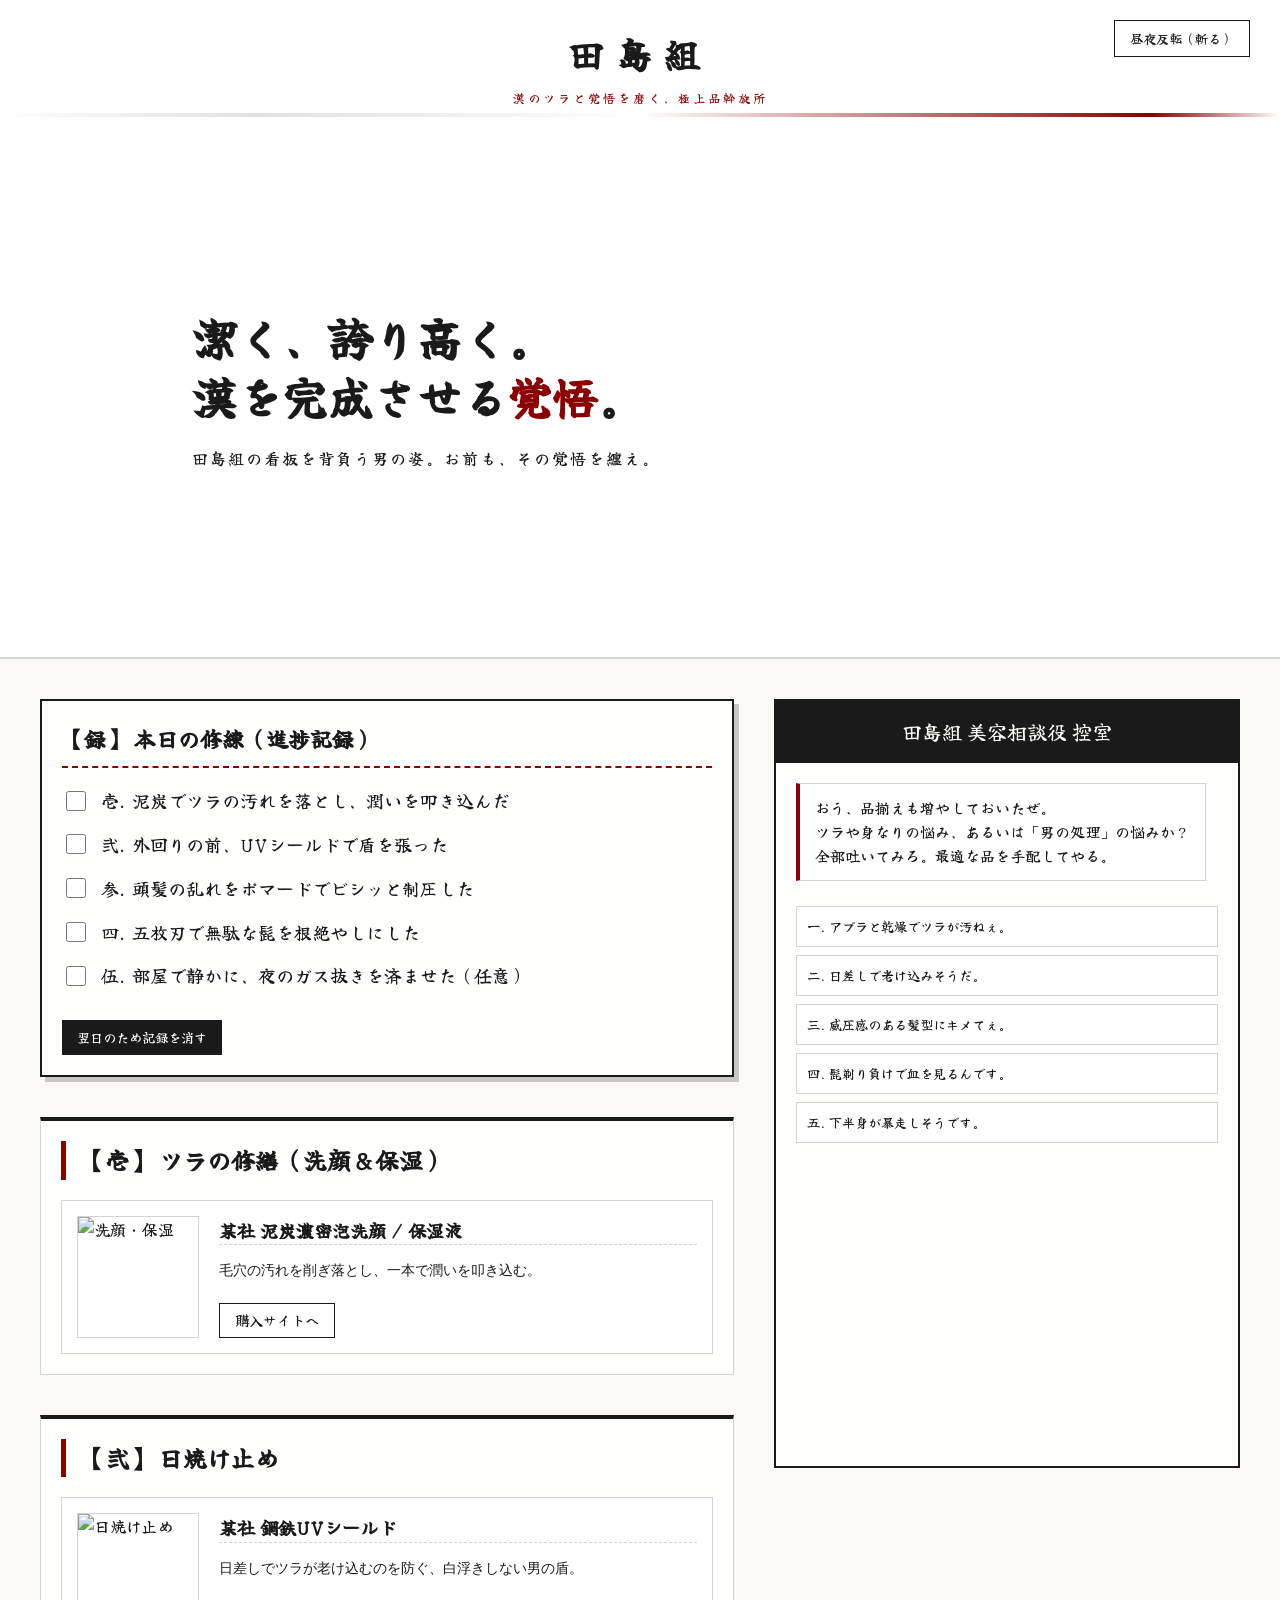
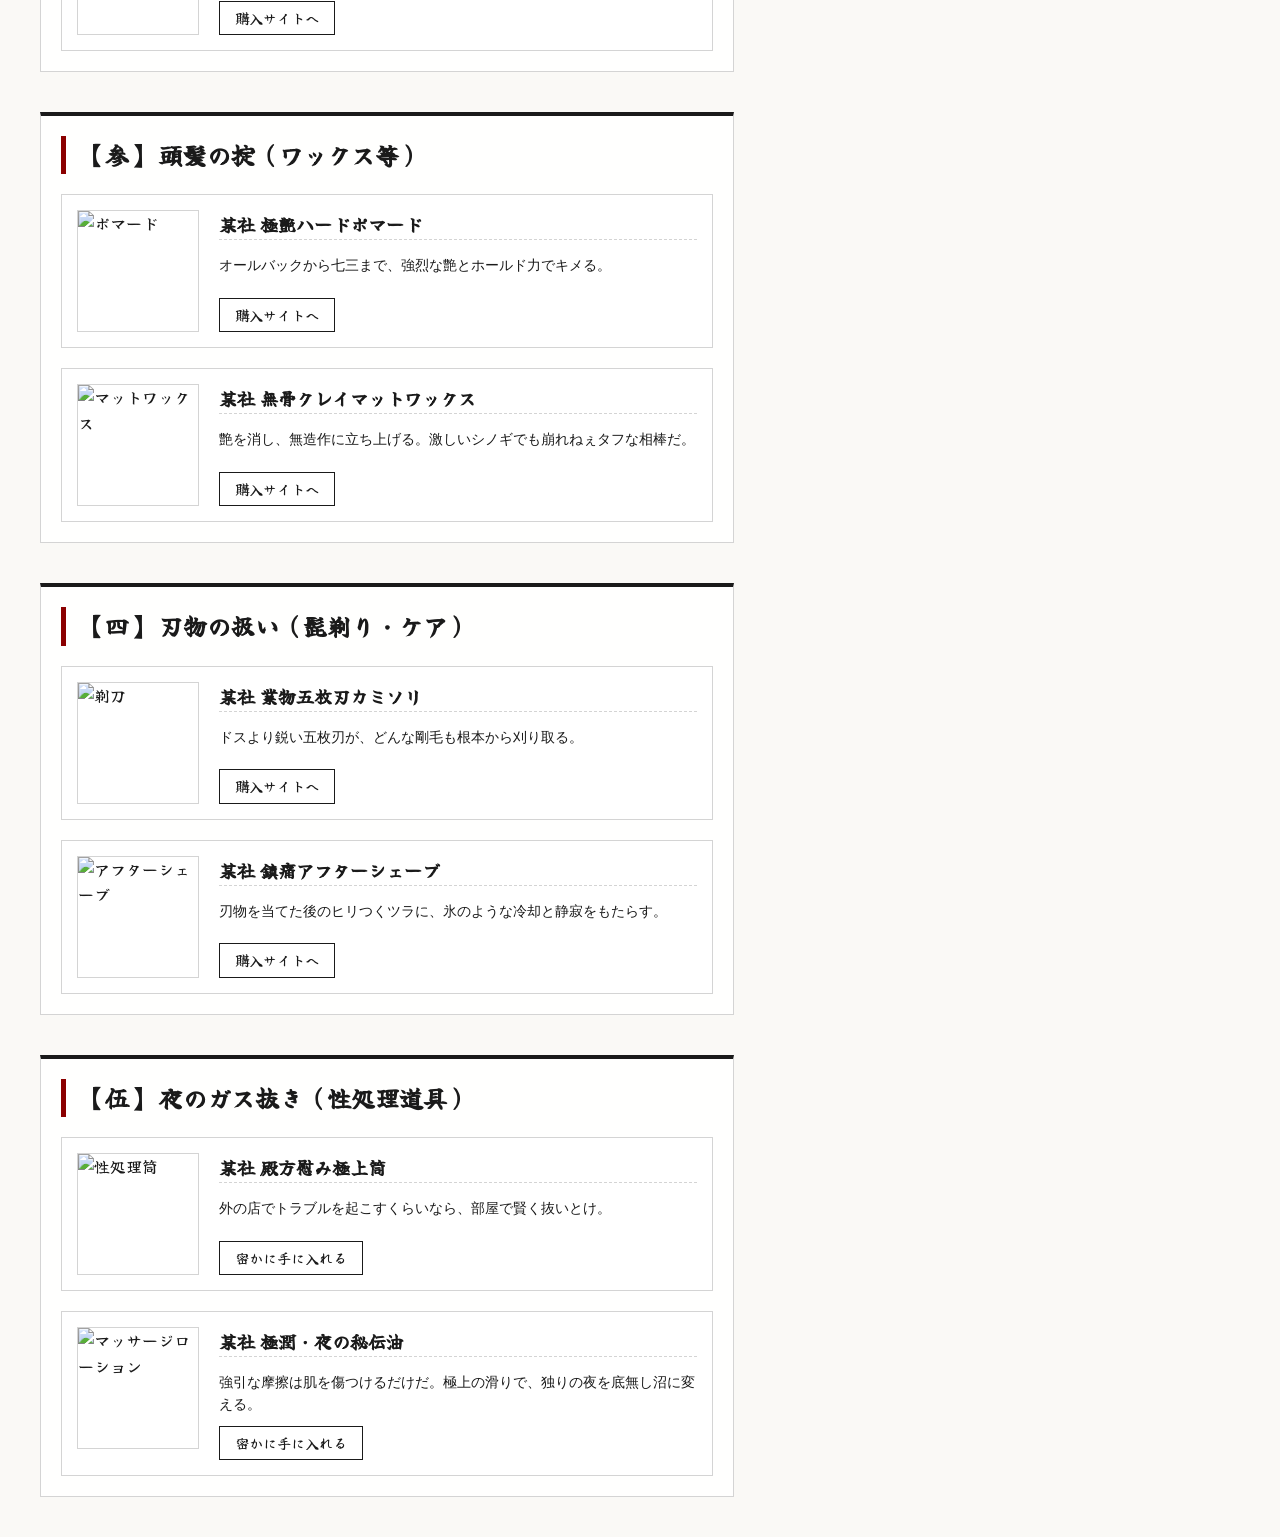
==== moucup/index.html @ 462415eb "仮デザイン" ====
<!DOCTYPE html>
<html lang="ja" data-theme="light">
<head>
    <meta charset="UTF-8">
    <title>田島組 | 漢の極上品 斡旋所</title>
    <link href="https://fonts.googleapis.com/css2?family=Yuji+Syuku&display=swap" rel="stylesheet">
    
    <style>
        /* === テーマ変数（ライト/ダーク） === */
        :root {
            --bg-color: #faf9f6;       
            --text-color: #1a1a1a;     
            --accent-red: #8b0000;     
            --accent-sakura: #f3e1e4;  
            --accent-take: #2e4b3c;    
            --blade-silver: #e0e0e0;   
            --border-color: #d4d4d4;    
            --panel-bg: rgba(255, 255, 255, 0.9);
            --header-bg: #fff;
            --chat-bot-bg: #fff;
            --chat-user-bg: #1a1a1a;
            --chat-user-text: #fff;
        }

        [data-theme="dark"] {
            --bg-color: #121212;
            --text-color: #f0f0f0;
            --accent-red: #cc0000;
            --accent-sakura: #ffb7c5;
            --accent-take: #4a7c59;
            --blade-silver: #888;
            --border-color: #444;
            --panel-bg: rgba(30, 30, 30, 0.9);
            --header-bg: #1a1a1a;
            --chat-bot-bg: #2a2a2a;
            --chat-user-bg: #cc0000;
            --chat-user-text: #fff;
        }

        body {
            background-color: var(--bg-color);
            color: var(--text-color);
            font-family: 'Yuji Syuku', "Hiragino Mincho ProN", serif;
            margin: 0; padding: 0; line-height: 1.6;
            background-attachment: fixed; background-position: center; background-size: cover;
            background-image: url('https://images.unsplash.com/photo-1534349762230-e0cadf78f5da?ixlib=rb-4.0.3&auto=format&fit=crop&w=1600&q=80'); 
            background-blend-mode: luminosity; 
            overflow-x: hidden;
            transition: background-color 0.5s, color 0.5s;
        }

        body::before {
            content: ""; position: fixed; top: 0; left: 0; width: 100%; height: 100%;
            background-color: var(--bg-color); opacity: 0.88; z-index: -2;
            transition: background-color 0.5s;
        }

        /* === 左右の竹・笹装飾 === */
        .bamboo-decor {
            position: fixed; top: 0; height: 100vh; width: 15vw;
            pointer-events: none; z-index: 5;
            background-size: contain; background-repeat: repeat-y; opacity: 0.7;
        }
        .bamboo-left { left: 0; background-image: url('https://images.unsplash.com/photo-1596700548981-d1c01eec9562?ixlib=rb-4.0.3&auto=format&fit=crop&w=300&q=80'); background-position: left; mix-blend-mode: multiply; }
        .bamboo-right { right: 0; background-image: url('https://images.unsplash.com/photo-1596700548981-d1c01eec9562?ixlib=rb-4.0.3&auto=format&fit=crop&w=300&q=80'); background-position: right; transform: scaleX(-1); mix-blend-mode: multiply; }
        [data-theme="dark"] .bamboo-left, [data-theme="dark"] .bamboo-right { mix-blend-mode: color-dodge; opacity: 0.3; }

        /* === 桜アニメーション（風で横に吹き荒れる） === */
        .sakura-container { position: fixed; top: 0; left: 0; width: 100%; height: 100%; pointer-events: none; z-index: -1; }
        .petal { position: absolute; background-color: var(--accent-sakura); border-radius: 15px 0 15px 0; box-shadow: 0 0 5px rgba(243, 225, 228, 0.8); animation: windFall linear infinite; }
        @keyframes windFall {
            0% { transform: translateY(-10vh) translateX(-10vw) rotate(0deg); opacity: 0; }
            10% { opacity: 0.8; }
            90% { opacity: 0.8; }
            100% { transform: translateY(110vh) translateX(50vw) rotate(720deg); opacity: 0; }
        }

        /* === 刀の斬撃エフェクト === */
        .slash-effect {
            position: fixed; top: 50%; left: -150%; width: 300%; height: 4px;
            background: #fff; box-shadow: 0 0 20px #fff, 0 0 40px var(--accent-red);
            transform: rotate(-25deg); z-index: 9999; pointer-events: none; opacity: 0;
        }
        .slash-active { animation: slashAnim 0.6s cubic-bezier(0.86, 0, 0.07, 1); }
        @keyframes slashAnim {
            0% { left: -150%; opacity: 1; }
            50% { opacity: 1; }
            100% { left: 100%; opacity: 0; }
        }

        /* ヘッダー */
        header { text-align: center; padding: 25px 0 10px; background-color: var(--header-bg); position: relative; z-index: 10; transition: 0.5s; }
        .dosu-divider { width: 100%; height: 4px; background: linear-gradient(to right, transparent, var(--blade-silver) 20%, #ffffff 50%, var(--accent-red) 90%, transparent); position: absolute; bottom: 0; left: 0; }
        .brand-logo { font-size: 36px; letter-spacing: 12px; font-weight: bold; }
        .brand-sub { font-size: 12px; letter-spacing: 3px; color: var(--accent-red); margin-top: 5px; }
        
        /* ダークモード切替ボタン */
        .theme-toggle {
            position: absolute; top: 20px; right: 30px; background: transparent; border: 1px solid var(--text-color);
            color: var(--text-color); padding: 8px 15px; cursor: pointer; font-family: 'Yuji Syuku', serif; transition: 0.3s;
        }
        .theme-toggle:hover { background: var(--text-color); color: var(--bg-color); }

        /* ヒーローセクション */
        .hero {
            height: 60vh; background-color: var(--header-bg); display: flex; align-items: center; justify-content: center;
            overflow: hidden; position: relative; border-bottom: 2px solid var(--border-color); transition: 0.5s;
        }
        .hero-content { flex: 1.2; padding-left: 15%; text-align: left; position: relative; z-index: 2; }
        .hero-title { font-size: 45px; line-height: 1.3; margin-bottom: 20px; }
        .hero-title span { color: var(--accent-red); }
        .hero-desc { font-size: 16px; margin-bottom: 30px; letter-spacing: 2px; }
        .hero-image { flex: 1; height: 100%; position: relative; }
        .hero-image img { height: 110%; object-fit: cover; position: absolute; bottom: -5%; right: 15%; filter: grayscale(30%); }

        /* メインコンテナ */
        .main-container { max-width: 1300px; margin: 40px auto; display: flex; gap: 40px; padding: 0 40px; position: relative; z-index: 10; }
        .left-content { flex: 1.5; display: flex; flex-direction: column; gap: 40px; }
        
        /* === 管理システム（日々の修練録） === */
        .management-board { background-color: var(--panel-bg); border: 2px solid var(--text-color); padding: 20px; box-shadow: 5px 5px 0 rgba(0,0,0,0.2); }
        .board-title { font-size: 22px; border-bottom: 2px dashed var(--accent-red); margin-top: 0; padding-bottom: 10px; }
        .task-list { list-style: none; padding: 0; margin: 0; }
        .task-item { display: flex; align-items: center; margin-bottom: 15px; font-size: 18px; }
        .task-item input[type="checkbox"] { width: 20px; height: 20px; margin-right: 15px; cursor: pointer; accent-color: var(--accent-red); }
        .reset-record-btn { margin-top: 15px; padding: 8px 15px; background: var(--text-color); color: var(--bg-color); border: none; cursor: pointer; font-family: inherit; }

        /* カテゴリ・商品 */
        .category-section { background-color: var(--panel-bg); padding: 20px; border: 1px solid var(--border-color); border-top: 4px solid var(--text-color); }
        .category-title { font-size: 24px; margin-top: 0; margin-bottom: 20px; border-left: 5px solid var(--accent-red); padding-left: 15px; }
        .product-list { display: flex; flex-direction: column; gap: 20px; }
        .product-card { display: flex; background-color: var(--header-bg); border: 1px solid var(--border-color); padding: 15px; transition: 0.3s; }
        .product-card:hover { border-color: var(--accent-red); transform: translateX(5px); }
        .product-img-box { width: 120px; height: 120px; flex-shrink: 0; margin-right: 20px; border: 1px solid var(--border-color); }
        .product-img-box img { width: 100%; height: 100%; object-fit: cover; }
        .product-info { flex: 1; display: flex; flex-direction: column; justify-content: space-between; }
        .product-name { font-size: 18px; margin: 0 0 5px 0; border-bottom: 1px dashed var(--border-color); }
        .product-desc { font-size: 14px; margin-bottom: 10px; font-family: "Helvetica Neue", sans-serif; }
        .external-link-btn { display: inline-block; align-self: flex-start; padding: 5px 15px; background: transparent; color: var(--text-color); border: 1px solid var(--text-color); text-decoration: none; font-size: 14px; position: relative; overflow: hidden; z-index: 1; transition: 0.3s; }
        .external-link-btn::before { content: ''; position: absolute; top: 0; left: 0; width: 100%; height: 100%; background: var(--text-color); transform: scaleX(0); transform-origin: right; transition: 0.3s; z-index: -1; }
        .external-link-btn:hover { color: var(--bg-color); }
        .external-link-btn:hover::before { transform: scaleX(1); transform-origin: left; }

        /* チャットボット */
        .right-content { flex: 1; position: sticky; top: 20px; background-color: var(--panel-bg); border: 2px solid var(--text-color); display: flex; flex-direction: column; height: 85vh; }
        .chat-header { background-color: var(--text-color); color: var(--bg-color); padding: 15px; font-size: 20px; text-align: center; }
        .chat-body { flex: 1; padding: 20px; overflow-y: auto; display: flex; flex-direction: column; gap: 15px; }
        .chat-msg { max-width: 90%; padding: 12px 15px; font-size: 15px; animation: fadeIn 0.4s; }
        @keyframes fadeIn { from { opacity: 0; transform: translateY(10px); } to { opacity: 1; transform: translateY(0); } }
        .msg-bot { align-self: flex-start; background: var(--chat-bot-bg); border: 1px solid var(--border-color); border-left: 4px solid var(--accent-red); }
        .msg-user { align-self: flex-end; background: var(--chat-user-bg); color: var(--chat-user-text); }
        .chat-options { display: flex; flex-direction: column; gap: 8px; margin-top: 10px; }
        .btn-option { background: var(--chat-bot-bg); border: 1px solid var(--border-color); color: var(--text-color); padding: 10px; text-align: left; cursor: pointer; font-family: inherit; transition: 0.2s; }
        .btn-option:hover { border-left: 4px solid var(--accent-take); }
        .bot-product-card { margin-top: 10px; border: 1px solid var(--text-color); padding: 10px; text-align: center; background: var(--header-bg); }
        .bot-product-card img { width: 80px; height: 80px; object-fit: cover; margin-bottom: 5px;}
    </style>
</head>
<body>

    <div class="bamboo-decor bamboo-left"></div>
    <div class="bamboo-decor bamboo-right"></div>
    <div class="sakura-container" id="sakura-container"></div>
    <div class="slash-effect" id="slash"></div>

    <header>
        <button class="theme-toggle" onclick="toggleTheme()">昼夜反転（斬る）</button>
        <div class="brand-logo">田島組</div>
        <div class="brand-sub">漢のツラと覚悟を磨く、極上品斡旋所</div>
        <div class="dosu-divider"></div>
    </header>

    <section class="hero">
        <div class="hero-content">
            <h1 class="hero-title">潔く、誇り高く。<br>漢を完成させる<span>覚悟</span>。</h1>
            <p class="hero-desc">田島組の看板を背負う男の姿。お前も、その覚悟を纏え。</p>
        </div>
        <div class="hero-image">
            <img src="https://images.unsplash.com/photo-1512484776495-a09d22599065?auto=format&fit=crop&w=800&q=80" alt="田島組の男">
        </div>
    </section>

    <div class="main-container">
        <div class="left-content">
            
            <div class="management-board">
                <h2 class="board-title">【録】 本日の修練（進捗記録）</h2>
                <ul class="task-list">
                    <li class="task-item"><input type="checkbox" id="task1" onchange="saveTasks()"><label for="task1">壱. 泥炭でツラの汚れを落とし、潤いを叩き込んだ</label></li>
                    <li class="task-item"><input type="checkbox" id="task2" onchange="saveTasks()"><label for="task2">弐. 外回りの前、UVシールドで盾を張った</label></li>
                    <li class="task-item"><input type="checkbox" id="task3" onchange="saveTasks()"><label for="task3">参. 頭髪の乱れをポマードでビシッと制圧した</label></li>
                    <li class="task-item"><input type="checkbox" id="task4" onchange="saveTasks()"><label for="task4">四. 五枚刃で無駄な髭を根絶やしにした</label></li>
                    <li class="task-item"><input type="checkbox" id="task5" onchange="saveTasks()"><label for="task5">伍. 部屋で静かに、夜のガス抜きを済ませた（任意）</label></li>
                </ul>
                <button class="reset-record-btn" onclick="resetTasks()">翌日のため記録を消す</button>
            </div>

            <div class="category-section">
                <h2 class="category-title">【壱】 ツラの修繕（洗顔＆保湿）</h2>
                <div class="product-list">
                    <div class="product-card">
                        <div class="product-img-box"><img src="https://images.unsplash.com/photo-1556228578-0d85b1a4d571?auto=format&fit=crop&w=200&q=80" alt="洗顔・保湿"></div>
                        <div class="product-info">
                            <div><h3 class="product-name">某社 泥炭濃密泡洗顔 / 保湿液</h3>
                            <p class="product-desc">毛穴の汚れを削ぎ落とし、一本で潤いを叩き込む。</p></div>
                            <a href="#" class="external-link-btn">購入サイトへ</a>
                        </div>
                    </div>
                </div>
            </div>

            <div class="category-section">
                <h2 class="category-title">【弐】 日焼け止め</h2>
                <div class="product-list">
                    <div class="product-card">
                        <div class="product-img-box"><img src="https://images.unsplash.com/photo-1526947425960-945c6e72858f?auto=format&fit=crop&w=200&q=80" alt="日焼け止め"></div>
                        <div class="product-info">
                            <div><h3 class="product-name">某社 鋼鉄UVシールド</h3>
                            <p class="product-desc">日差しでツラが老け込むのを防ぐ、白浮きしない男の盾。</p></div>
                            <a href="#" class="external-link-btn">購入サイトへ</a>
                        </div>
                    </div>
                </div>
            </div>

            <div class="category-section">
                <h2 class="category-title">【参】 頭髪の掟（ワックス等）</h2>
                <div class="product-list">
                    <div class="product-card">
                        <div class="product-img-box"><img src="https://images.unsplash.com/photo-1585232004423-244e0e6904e3?auto=format&fit=crop&w=200&q=80" alt="ポマード"></div>
                        <div class="product-info">
                            <div><h3 class="product-name">某社 極艶ハードポマード</h3>
                            <p class="product-desc">オールバックから七三まで、強烈な艶とホールド力でキメる。</p></div>
                            <a href="#" class="external-link-btn">購入サイトへ</a>
                        </div>
                    </div>
                    <div class="product-card">
                        <div class="product-img-box"><img src="https://images.unsplash.com/photo-1620916297397-a4a5402a3c6c?auto=format&fit=crop&w=200&q=80" alt="マットワックス"></div>
                        <div class="product-info">
                            <div><h3 class="product-name">某社 無骨クレイマットワックス</h3>
                            <p class="product-desc">艶を消し、無造作に立ち上げる。激しいシノギでも崩れねぇタフな相棒だ。</p></div>
                            <a href="#" class="external-link-btn">購入サイトへ</a>
                        </div>
                    </div>
                </div>
            </div>

            <div class="category-section">
                <h2 class="category-title">【四】 刃物の扱い（髭剃り・ケア）</h2>
                <div class="product-list">
                    <div class="product-card">
                        <div class="product-img-box"><img src="https://images.unsplash.com/photo-1512803875880-b2861e604017?auto=format&fit=crop&w=200&q=80" alt="剃刀"></div>
                        <div class="product-info">
                            <div><h3 class="product-name">某社 業物五枚刃カミソリ</h3>
                            <p class="product-desc">ドスより鋭い五枚刃が、どんな剛毛も根本から刈り取る。</p></div>
                            <a href="#" class="external-link-btn">購入サイトへ</a>
                        </div>
                    </div>
                    <div class="product-card">
                        <div class="product-img-box"><img src="https://images.unsplash.com/photo-1621607512214-68297480165e?auto=format&fit=crop&w=200&q=80" alt="アフターシェーブ"></div>
                        <div class="product-info">
                            <div><h3 class="product-name">某社 鎮痛アフターシェーブ</h3>
                            <p class="product-desc">刃物を当てた後のヒリつくツラに、氷のような冷却と静寂をもたらす。</p></div>
                            <a href="#" class="external-link-btn">購入サイトへ</a>
                        </div>
                    </div>
                </div>
            </div>

            <div class="category-section">
                <h2 class="category-title">【伍】 夜のガス抜き（性処理道具）</h2>
                <div class="product-list">
                    <div class="product-card">
                        <div class="product-img-box"><img src="https://images.unsplash.com/photo-1583947581924-860bda6a5a0d?auto=format&fit=crop&w=200&q=80" alt="性処理筒"></div>
                        <div class="product-info">
                            <div><h3 class="product-name">某社 殿方慰み極上筒</h3>
                            <p class="product-desc">外の店でトラブルを起こすくらいなら、部屋で賢く抜いとけ。</p></div>
                            <a href="#" class="external-link-btn">密かに手に入れる</a>
                        </div>
                    </div>
                    <div class="product-card">
                        <div class="product-img-box"><img src="https://images.unsplash.com/photo-1608248543803-ba4f8c70ae0b?auto=format&fit=crop&w=200&q=80" alt="マッサージローション"></div>
                        <div class="product-info">
                            <div><h3 class="product-name">某社 極潤・夜の秘伝油</h3>
                            <p class="product-desc">強引な摩擦は肌を傷つけるだけだ。極上の滑りで、独りの夜を底無し沼に変える。</p></div>
                            <a href="#" class="external-link-btn">密かに手に入れる</a>
                        </div>
                    </div>
                </div>
            </div>

        </div>

        <div class="right-content">
            <div class="chat-header">田島組 美容相談役 控室</div>
            <div class="chat-body" id="chat-body">
                <div class="chat-msg msg-bot">
                    おう、品揃えも増やしておいたぜ。<br>ツラや身なりの悩み、あるいは「男の処理」の悩みか？<br>全部吐いてみろ。最適な品を手配してやる。
                </div>
                <div class="chat-options" id="chat-options">
                    <button class="btn-option" onclick="selectOption('skin')">一. アブラと乾燥でツラが汚ねぇ。</button>
                    <button class="btn-option" onclick="selectOption('sun')">二. 日差しで老け込みそうだ。</button>
                    <button class="btn-option" onclick="selectOption('hair')">三. 威圧感のある髪型にキメてぇ。</button>
                    <button class="btn-option" onclick="selectOption('shave')">四. 髭剃り負けで血を見るんです。</button>
                    <button class="btn-option" onclick="selectOption('adult')">五. 下半身が暴走しそうです。</button>
                </div>
            </div>
        </div>

    </div>

    <script>
        // --- ダークモード＆刀アクション ---
        function toggleTheme() {
            const slash = document.getElementById('slash');
            slash.classList.remove('slash-active');
            void slash.offsetWidth; 
            slash.classList.add('slash-active');

            setTimeout(() => {
                const body = document.documentElement;
                if(body.getAttribute('data-theme') === 'dark') {
                    body.setAttribute('data-theme', 'light');
                } else {
                    body.setAttribute('data-theme', 'dark');
                }
            }, 300); 
        }

        // --- 管理システム ---
        document.addEventListener('DOMContentLoaded', () => {
            for(let i=1; i<=5; i++) {
                const checked = localStorage.getItem(`task${i}`);
                if(checked === 'true') document.getElementById(`task${i}`).checked = true;
            }
        });
        function saveTasks() {
            for(let i=1; i<=5; i++) {
                localStorage.setItem(`task${i}`, document.getElementById(`task${i}`).checked);
            }
        }
        function resetTasks() {
            for(let i=1; i<=5; i++) {
                document.getElementById(`task${i}`).checked = false;
                localStorage.removeItem(`task${i}`);
            }
            alert("記録を白紙に戻した。明日も気合入れろ。");
        }

        // --- チャットシステム ---
        const chatBody = document.getElementById('chat-body');
        const chatOptions = document.getElementById('chat-options');

        const botData = {
            'skin': { user: "アブラと乾燥でツラが汚ねぇ。", bot: "『泥炭濃密泡洗顔』で汚れを落とし、保湿液を叩き込め。", img: "https://images.unsplash.com/photo-1556228578-0d85b1a4d571?auto=format&fit=crop&w=100&q=80", name: "泥炭洗顔＆保湿" },
            'sun': { user: "日差しで老け込みそうだ。", bot: "無防備すぎるぞ。『鋼鉄UVシールド』で盾を張れ。", img: "https://images.unsplash.com/photo-1526947425960-945c6e72858f?auto=format&fit=crop&w=100&q=80", name: "鋼鉄UVシールド" },
            'hair': { user: "威圧感のある髪型にキメてぇ。", bot: "『極艶ポマード』か、新しく入れた『マットワックス』を使え。狂犬みたいなオーラが出るぜ。", img: "https://images.unsplash.com/photo-1620916297397-a4a5402a3c6c?auto=format&fit=crop&w=100&q=80", name: "無骨クレイマットワックス" },
            'shave': { user: "髭剃り負けで血を見るんです。", bot: "『五枚刃』で剃った後、追加した『アフターシェーブ』で冷却しろ。ヒリつきが引くぞ。", img: "https://images.unsplash.com/photo-1621607512214-68297480165e?auto=format&fit=crop&w=100&q=80", name: "鎮痛アフターシェーブ" },
            'adult': { user: "下半身が暴走しそうです。", bot: "外でヘタ打つな。『殿方慰み極上筒』と『極潤・秘伝油』で、部屋で静かにケジメをつけろ。", img: "https://images.unsplash.com/photo-1608248543803-ba4f8c70ae0b?auto=format&fit=crop&w=100&q=80", name: "極潤・夜の秘伝油" }
        };

        function selectOption(key) {
            const data = botData[key];
            chatOptions.style.display = 'none';
            appendMessage('msg-user', data.user);
            setTimeout(() => {
                const botHtml = `${data.bot}<div class="bot-product-card"><img src="${data.img}"><div style="font-size: 14px; font-weight:bold;">${data.name}</div></div>`;
                appendMessage('msg-bot', botHtml);
                showResetButton();
            }, 800);
        }
        function appendMessage(cls, html) {
            const div = document.createElement('div');
            div.className = `chat-msg ${cls}`; div.innerHTML = html;
            chatBody.appendChild(div); chatBody.scrollTop = chatBody.scrollHeight;
        }
        function showResetButton() {
            const btn = document.createElement('button');
            btn.className = 'btn-option'; btn.style.textAlign = 'center'; btn.innerText = '他の悩みも相談する';
            btn.onclick = () => { btn.remove(); chatOptions.style.display = 'flex'; appendMessage('msg-bot', '他に吐きたいことはあるか？'); };
            chatBody.appendChild(btn); chatBody.scrollTop = chatBody.scrollHeight;
        }

        // --- 横殴りの桜アニメーション ---
        const sakuraContainer = document.getElementById('sakura-container');
        const createPetal = () => {
            const petal = document.createElement('div');
            petal.classList.add('petal');
            const size = Math.random() * 8 + 12; 
            const top = Math.random() * 100; 
            const left = Math.random() * -50; 
            const duration = Math.random() * 4 + 4; 
            petal.style.width = `${size}px`; petal.style.height = `${size}px`;
            petal.style.top = `${top}vh`; petal.style.left = `${left}vw`; 
            petal.style.animationDuration = `${duration}s`;
            sakuraContainer.appendChild(petal);
            setTimeout(() => { petal.remove(); }, duration * 1000);
        };
        for(let i=0; i<40; i++) { createPetal(); }
        setInterval(createPetal, 150);
    </script>
</body>
</html>
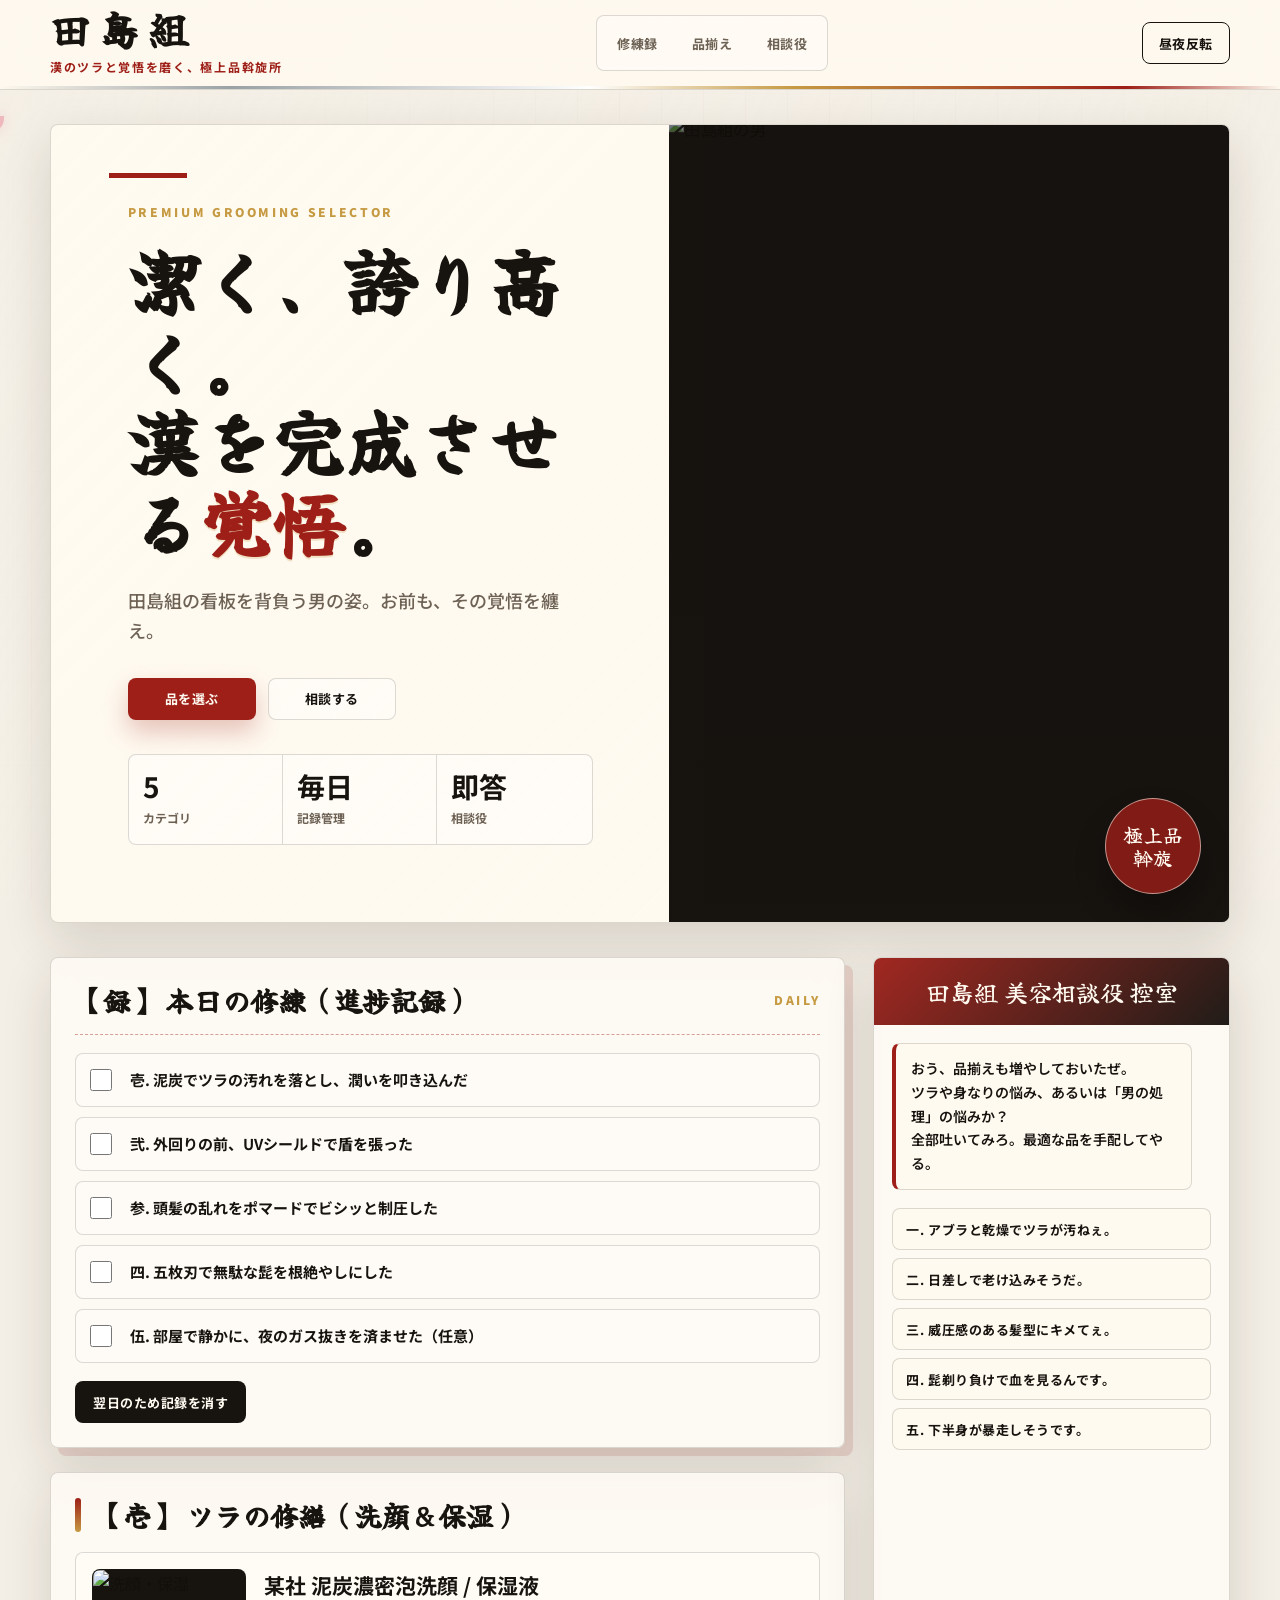
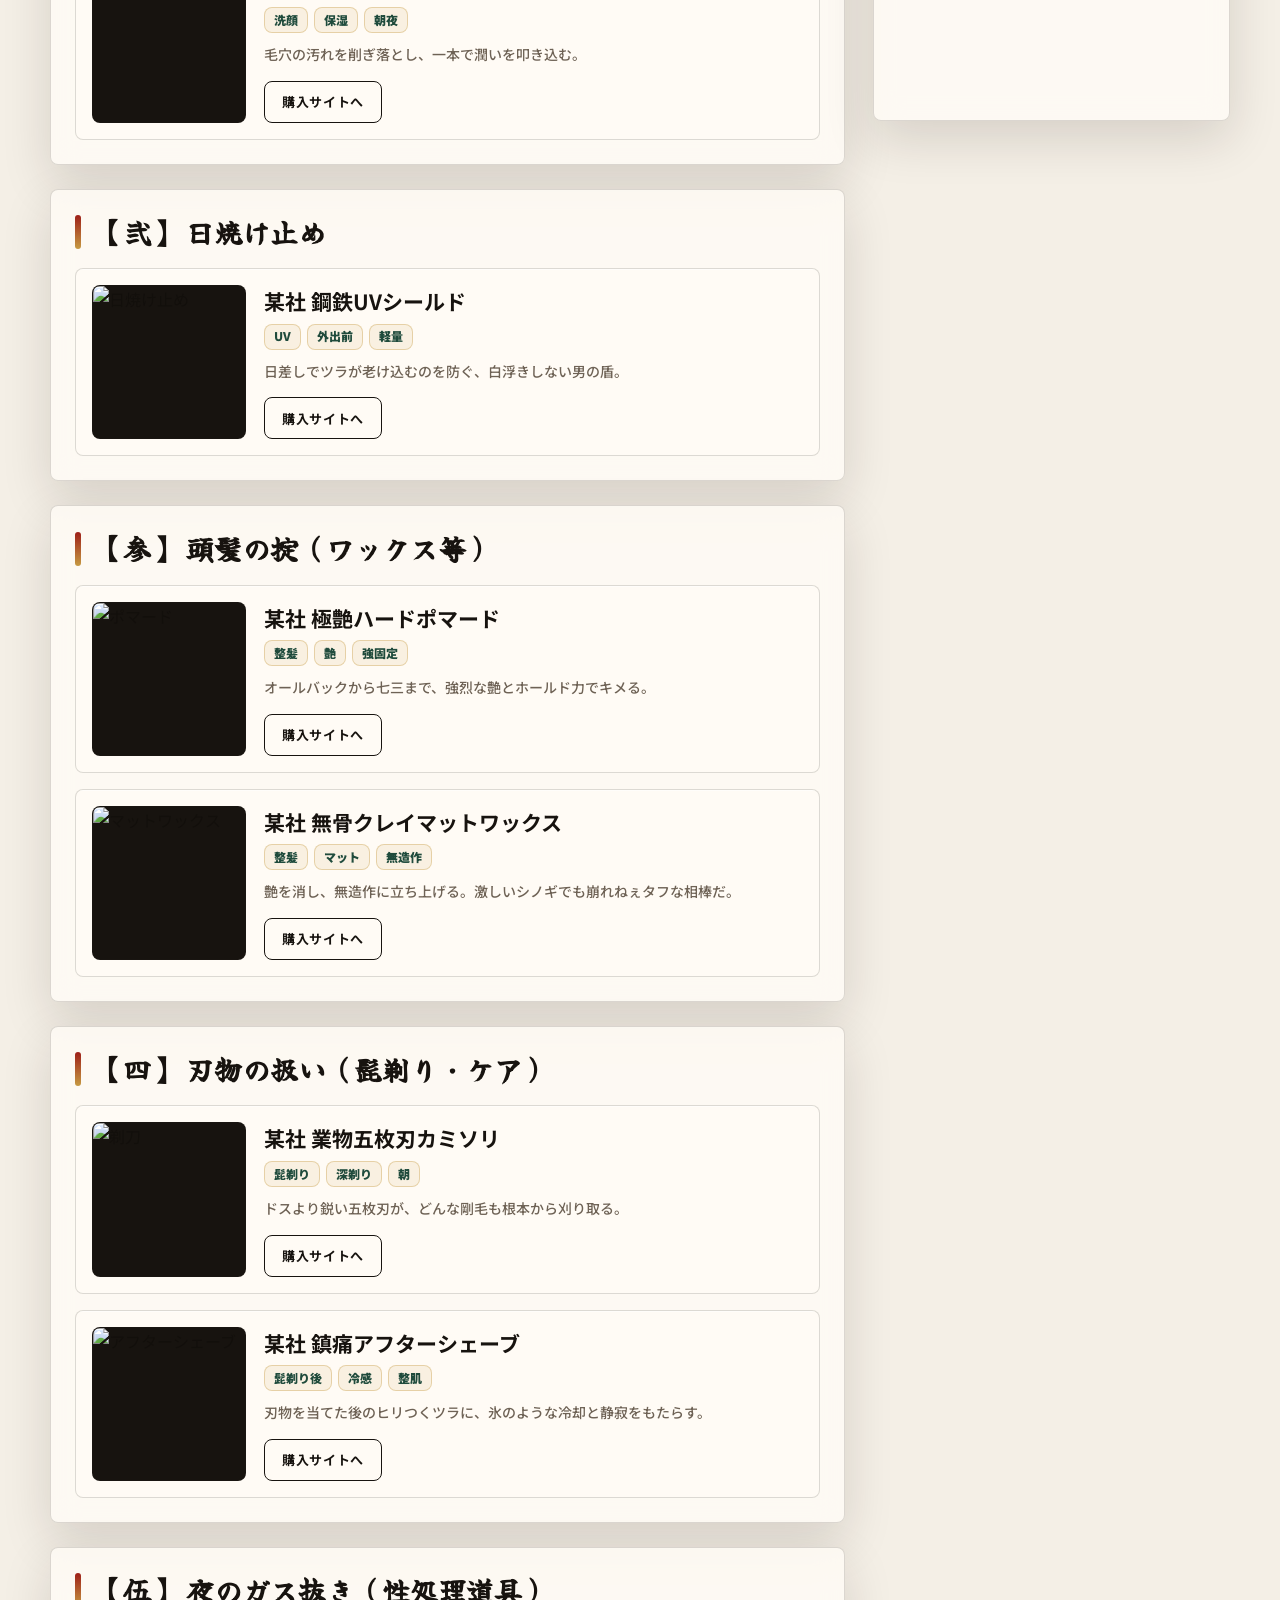
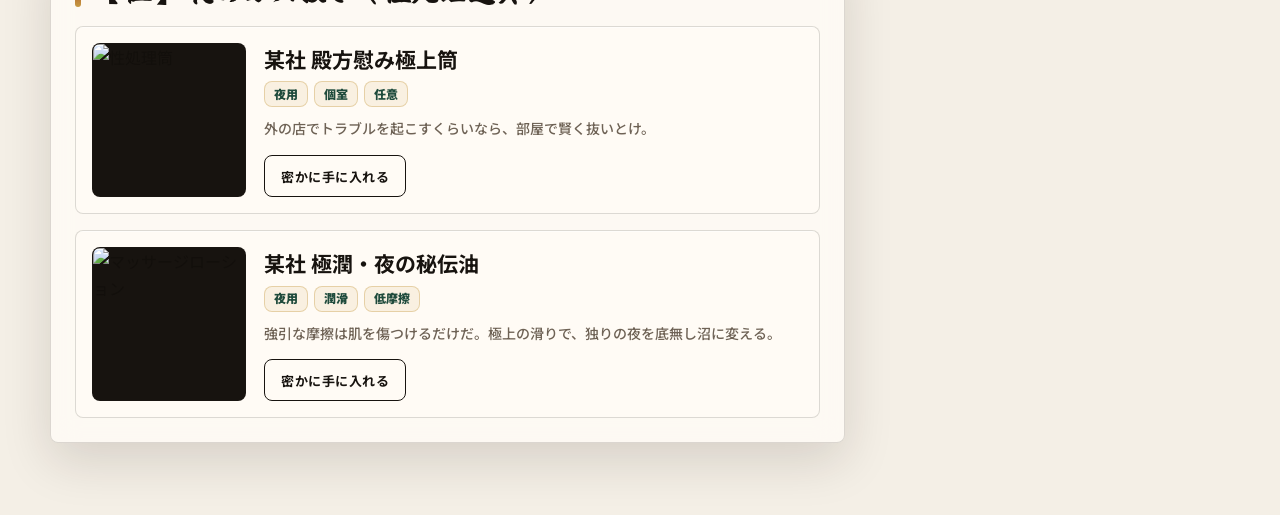
==== commit 232e0e1a: "リッチなデザインにしました" ====
--- a/moucup/index.html
+++ b/moucup/index.html
@@ -2,159 +2,12 @@
 <html lang="ja" data-theme="light">
 <head>
     <meta charset="UTF-8">
+    <meta name="viewport" content="width=device-width, initial-scale=1.0">
     <title>田島組 | 漢の極上品 斡旋所</title>
-    <link href="https://fonts.googleapis.com/css2?family=Yuji+Syuku&display=swap" rel="stylesheet">
-    
-    <style>
-        /* === テーマ変数（ライト/ダーク） === */
-        :root {
-            --bg-color: #faf9f6;       
-            --text-color: #1a1a1a;     
-            --accent-red: #8b0000;     
-            --accent-sakura: #f3e1e4;  
-            --accent-take: #2e4b3c;    
-            --blade-silver: #e0e0e0;   
-            --border-color: #d4d4d4;    
-            --panel-bg: rgba(255, 255, 255, 0.9);
-            --header-bg: #fff;
-            --chat-bot-bg: #fff;
-            --chat-user-bg: #1a1a1a;
-            --chat-user-text: #fff;
-        }
+    <link href="https://fonts.googleapis.com/css2?family=Noto+Sans+JP:wght@400;500;700;900&family=Yuji+Syuku&display=swap" rel="stylesheet">
+    <link rel="stylesheet" href="style.css">
+    <script src="app.js" defer></script>
 
-        [data-theme="dark"] {
-            --bg-color: #121212;
-            --text-color: #f0f0f0;
-            --accent-red: #cc0000;
-            --accent-sakura: #ffb7c5;
-            --accent-take: #4a7c59;
-            --blade-silver: #888;
-            --border-color: #444;
-            --panel-bg: rgba(30, 30, 30, 0.9);
-            --header-bg: #1a1a1a;
-            --chat-bot-bg: #2a2a2a;
-            --chat-user-bg: #cc0000;
-            --chat-user-text: #fff;
-        }
-
-        body {
-            background-color: var(--bg-color);
-            color: var(--text-color);
-            font-family: 'Yuji Syuku', "Hiragino Mincho ProN", serif;
-            margin: 0; padding: 0; line-height: 1.6;
-            background-attachment: fixed; background-position: center; background-size: cover;
-            background-image: url('https://images.unsplash.com/photo-1534349762230-e0cadf78f5da?ixlib=rb-4.0.3&auto=format&fit=crop&w=1600&q=80'); 
-            background-blend-mode: luminosity; 
-            overflow-x: hidden;
-            transition: background-color 0.5s, color 0.5s;
-        }
-
-        body::before {
-            content: ""; position: fixed; top: 0; left: 0; width: 100%; height: 100%;
-            background-color: var(--bg-color); opacity: 0.88; z-index: -2;
-            transition: background-color 0.5s;
-        }
-
-        /* === 左右の竹・笹装飾 === */
-        .bamboo-decor {
-            position: fixed; top: 0; height: 100vh; width: 15vw;
-            pointer-events: none; z-index: 5;
-            background-size: contain; background-repeat: repeat-y; opacity: 0.7;
-        }
-        .bamboo-left { left: 0; background-image: url('https://images.unsplash.com/photo-1596700548981-d1c01eec9562?ixlib=rb-4.0.3&auto=format&fit=crop&w=300&q=80'); background-position: left; mix-blend-mode: multiply; }
-        .bamboo-right { right: 0; background-image: url('https://images.unsplash.com/photo-1596700548981-d1c01eec9562?ixlib=rb-4.0.3&auto=format&fit=crop&w=300&q=80'); background-position: right; transform: scaleX(-1); mix-blend-mode: multiply; }
-        [data-theme="dark"] .bamboo-left, [data-theme="dark"] .bamboo-right { mix-blend-mode: color-dodge; opacity: 0.3; }
-
-        /* === 桜アニメーション（風で横に吹き荒れる） === */
-        .sakura-container { position: fixed; top: 0; left: 0; width: 100%; height: 100%; pointer-events: none; z-index: -1; }
-        .petal { position: absolute; background-color: var(--accent-sakura); border-radius: 15px 0 15px 0; box-shadow: 0 0 5px rgba(243, 225, 228, 0.8); animation: windFall linear infinite; }
-        @keyframes windFall {
-            0% { transform: translateY(-10vh) translateX(-10vw) rotate(0deg); opacity: 0; }
-            10% { opacity: 0.8; }
-            90% { opacity: 0.8; }
-            100% { transform: translateY(110vh) translateX(50vw) rotate(720deg); opacity: 0; }
-        }
-
-        /* === 刀の斬撃エフェクト === */
-        .slash-effect {
-            position: fixed; top: 50%; left: -150%; width: 300%; height: 4px;
-            background: #fff; box-shadow: 0 0 20px #fff, 0 0 40px var(--accent-red);
-            transform: rotate(-25deg); z-index: 9999; pointer-events: none; opacity: 0;
-        }
-        .slash-active { animation: slashAnim 0.6s cubic-bezier(0.86, 0, 0.07, 1); }
-        @keyframes slashAnim {
-            0% { left: -150%; opacity: 1; }
-            50% { opacity: 1; }
-            100% { left: 100%; opacity: 0; }
-        }
-
-        /* ヘッダー */
-        header { text-align: center; padding: 25px 0 10px; background-color: var(--header-bg); position: relative; z-index: 10; transition: 0.5s; }
-        .dosu-divider { width: 100%; height: 4px; background: linear-gradient(to right, transparent, var(--blade-silver) 20%, #ffffff 50%, var(--accent-red) 90%, transparent); position: absolute; bottom: 0; left: 0; }
-        .brand-logo { font-size: 36px; letter-spacing: 12px; font-weight: bold; }
-        .brand-sub { font-size: 12px; letter-spacing: 3px; color: var(--accent-red); margin-top: 5px; }
-        
-        /* ダークモード切替ボタン */
-        .theme-toggle {
-            position: absolute; top: 20px; right: 30px; background: transparent; border: 1px solid var(--text-color);
-            color: var(--text-color); padding: 8px 15px; cursor: pointer; font-family: 'Yuji Syuku', serif; transition: 0.3s;
-        }
-        .theme-toggle:hover { background: var(--text-color); color: var(--bg-color); }
-
-        /* ヒーローセクション */
-        .hero {
-            height: 60vh; background-color: var(--header-bg); display: flex; align-items: center; justify-content: center;
-            overflow: hidden; position: relative; border-bottom: 2px solid var(--border-color); transition: 0.5s;
-        }
-        .hero-content { flex: 1.2; padding-left: 15%; text-align: left; position: relative; z-index: 2; }
-        .hero-title { font-size: 45px; line-height: 1.3; margin-bottom: 20px; }
-        .hero-title span { color: var(--accent-red); }
-        .hero-desc { font-size: 16px; margin-bottom: 30px; letter-spacing: 2px; }
-        .hero-image { flex: 1; height: 100%; position: relative; }
-        .hero-image img { height: 110%; object-fit: cover; position: absolute; bottom: -5%; right: 15%; filter: grayscale(30%); }
-
-        /* メインコンテナ */
-        .main-container { max-width: 1300px; margin: 40px auto; display: flex; gap: 40px; padding: 0 40px; position: relative; z-index: 10; }
-        .left-content { flex: 1.5; display: flex; flex-direction: column; gap: 40px; }
-        
-        /* === 管理システム（日々の修練録） === */
-        .management-board { background-color: var(--panel-bg); border: 2px solid var(--text-color); padding: 20px; box-shadow: 5px 5px 0 rgba(0,0,0,0.2); }
-        .board-title { font-size: 22px; border-bottom: 2px dashed var(--accent-red); margin-top: 0; padding-bottom: 10px; }
-        .task-list { list-style: none; padding: 0; margin: 0; }
-        .task-item { display: flex; align-items: center; margin-bottom: 15px; font-size: 18px; }
-        .task-item input[type="checkbox"] { width: 20px; height: 20px; margin-right: 15px; cursor: pointer; accent-color: var(--accent-red); }
-        .reset-record-btn { margin-top: 15px; padding: 8px 15px; background: var(--text-color); color: var(--bg-color); border: none; cursor: pointer; font-family: inherit; }
-
-        /* カテゴリ・商品 */
-        .category-section { background-color: var(--panel-bg); padding: 20px; border: 1px solid var(--border-color); border-top: 4px solid var(--text-color); }
-        .category-title { font-size: 24px; margin-top: 0; margin-bottom: 20px; border-left: 5px solid var(--accent-red); padding-left: 15px; }
-        .product-list { display: flex; flex-direction: column; gap: 20px; }
-        .product-card { display: flex; background-color: var(--header-bg); border: 1px solid var(--border-color); padding: 15px; transition: 0.3s; }
-        .product-card:hover { border-color: var(--accent-red); transform: translateX(5px); }
-        .product-img-box { width: 120px; height: 120px; flex-shrink: 0; margin-right: 20px; border: 1px solid var(--border-color); }
-        .product-img-box img { width: 100%; height: 100%; object-fit: cover; }
-        .product-info { flex: 1; display: flex; flex-direction: column; justify-content: space-between; }
-        .product-name { font-size: 18px; margin: 0 0 5px 0; border-bottom: 1px dashed var(--border-color); }
-        .product-desc { font-size: 14px; margin-bottom: 10px; font-family: "Helvetica Neue", sans-serif; }
-        .external-link-btn { display: inline-block; align-self: flex-start; padding: 5px 15px; background: transparent; color: var(--text-color); border: 1px solid var(--text-color); text-decoration: none; font-size: 14px; position: relative; overflow: hidden; z-index: 1; transition: 0.3s; }
-        .external-link-btn::before { content: ''; position: absolute; top: 0; left: 0; width: 100%; height: 100%; background: var(--text-color); transform: scaleX(0); transform-origin: right; transition: 0.3s; z-index: -1; }
-        .external-link-btn:hover { color: var(--bg-color); }
-        .external-link-btn:hover::before { transform: scaleX(1); transform-origin: left; }
-
-        /* チャットボット */
-        .right-content { flex: 1; position: sticky; top: 20px; background-color: var(--panel-bg); border: 2px solid var(--text-color); display: flex; flex-direction: column; height: 85vh; }
-        .chat-header { background-color: var(--text-color); color: var(--bg-color); padding: 15px; font-size: 20px; text-align: center; }
-        .chat-body { flex: 1; padding: 20px; overflow-y: auto; display: flex; flex-direction: column; gap: 15px; }
-        .chat-msg { max-width: 90%; padding: 12px 15px; font-size: 15px; animation: fadeIn 0.4s; }
-        @keyframes fadeIn { from { opacity: 0; transform: translateY(10px); } to { opacity: 1; transform: translateY(0); } }
-        .msg-bot { align-self: flex-start; background: var(--chat-bot-bg); border: 1px solid var(--border-color); border-left: 4px solid var(--accent-red); }
-        .msg-user { align-self: flex-end; background: var(--chat-user-bg); color: var(--chat-user-text); }
-        .chat-options { display: flex; flex-direction: column; gap: 8px; margin-top: 10px; }
-        .btn-option { background: var(--chat-bot-bg); border: 1px solid var(--border-color); color: var(--text-color); padding: 10px; text-align: left; cursor: pointer; font-family: inherit; transition: 0.2s; }
-        .btn-option:hover { border-left: 4px solid var(--accent-take); }
-        .bot-product-card { margin-top: 10px; border: 1px solid var(--text-color); padding: 10px; text-align: center; background: var(--header-bg); }
-        .bot-product-card img { width: 80px; height: 80px; object-fit: cover; margin-bottom: 5px;}
-    </style>
 </head>
 <body>
 
@@ -164,26 +17,46 @@
     <div class="slash-effect" id="slash"></div>
 
     <header>
-        <button class="theme-toggle" onclick="toggleTheme()">昼夜反転（斬る）</button>
-        <div class="brand-logo">田島組</div>
-        <div class="brand-sub">漢のツラと覚悟を磨く、極上品斡旋所</div>
+        <div class="header-inner">
+            <div>
+                <div class="brand-logo">田島組</div>
+                <div class="brand-sub">漢のツラと覚悟を磨く、極上品斡旋所</div>
+            </div>
+            <nav class="site-nav" aria-label="主要カテゴリ">
+                <a href="#daily-record">修練録</a>
+                <a href="#catalog">品揃え</a>
+                <a href="#advisor">相談役</a>
+            </nav>
+            <button class="theme-toggle" onclick="toggleTheme()">昼夜反転</button>
+        </div>
         <div class="dosu-divider"></div>
     </header>
 
     <section class="hero">
         <div class="hero-content">
+            <p class="hero-kicker">Premium grooming selector</p>
             <h1 class="hero-title">潔く、誇り高く。<br>漢を完成させる<span>覚悟</span>。</h1>
             <p class="hero-desc">田島組の看板を背負う男の姿。お前も、その覚悟を纏え。</p>
+            <div class="hero-actions">
+                <a class="primary-link" href="#catalog">品を選ぶ</a>
+                <a class="secondary-link" href="#advisor">相談する</a>
+            </div>
+            <div class="hero-stats" aria-label="サービスの特徴">
+                <div><strong>5</strong><span>カテゴリ</span></div>
+                <div><strong>毎日</strong><span>記録管理</span></div>
+                <div><strong>即答</strong><span>相談役</span></div>
+            </div>
         </div>
         <div class="hero-image">
             <img src="https://images.unsplash.com/photo-1512484776495-a09d22599065?auto=format&fit=crop&w=800&q=80" alt="田島組の男">
+            <div class="hero-seal">極上品<br>斡旋</div>
         </div>
     </section>
 
-    <div class="main-container">
+    <div class="main-container" id="catalog">
         <div class="left-content">
             
-            <div class="management-board">
+            <div class="management-board" id="daily-record">
                 <h2 class="board-title">【録】 本日の修練（進捗記録）</h2>
                 <ul class="task-list">
                     <li class="task-item"><input type="checkbox" id="task1" onchange="saveTasks()"><label for="task1">壱. 泥炭でツラの汚れを落とし、潤いを叩き込んだ</label></li>
@@ -202,6 +75,7 @@
                         <div class="product-img-box"><img src="https://images.unsplash.com/photo-1556228578-0d85b1a4d571?auto=format&fit=crop&w=200&q=80" alt="洗顔・保湿"></div>
                         <div class="product-info">
                             <div><h3 class="product-name">某社 泥炭濃密泡洗顔 / 保湿液</h3>
+                            <div class="product-tags"><span>洗顔</span><span>保湿</span><span>朝夜</span></div>
                             <p class="product-desc">毛穴の汚れを削ぎ落とし、一本で潤いを叩き込む。</p></div>
                             <a href="#" class="external-link-btn">購入サイトへ</a>
                         </div>
@@ -216,6 +90,7 @@
                         <div class="product-img-box"><img src="https://images.unsplash.com/photo-1526947425960-945c6e72858f?auto=format&fit=crop&w=200&q=80" alt="日焼け止め"></div>
                         <div class="product-info">
                             <div><h3 class="product-name">某社 鋼鉄UVシールド</h3>
+                            <div class="product-tags"><span>UV</span><span>外出前</span><span>軽量</span></div>
                             <p class="product-desc">日差しでツラが老け込むのを防ぐ、白浮きしない男の盾。</p></div>
                             <a href="#" class="external-link-btn">購入サイトへ</a>
                         </div>
@@ -230,6 +105,7 @@
                         <div class="product-img-box"><img src="https://images.unsplash.com/photo-1585232004423-244e0e6904e3?auto=format&fit=crop&w=200&q=80" alt="ポマード"></div>
                         <div class="product-info">
                             <div><h3 class="product-name">某社 極艶ハードポマード</h3>
+                            <div class="product-tags"><span>整髪</span><span>艶</span><span>強固定</span></div>
                             <p class="product-desc">オールバックから七三まで、強烈な艶とホールド力でキメる。</p></div>
                             <a href="#" class="external-link-btn">購入サイトへ</a>
                         </div>
@@ -238,6 +114,7 @@
                         <div class="product-img-box"><img src="https://images.unsplash.com/photo-1620916297397-a4a5402a3c6c?auto=format&fit=crop&w=200&q=80" alt="マットワックス"></div>
                         <div class="product-info">
                             <div><h3 class="product-name">某社 無骨クレイマットワックス</h3>
+                            <div class="product-tags"><span>整髪</span><span>マット</span><span>無造作</span></div>
                             <p class="product-desc">艶を消し、無造作に立ち上げる。激しいシノギでも崩れねぇタフな相棒だ。</p></div>
                             <a href="#" class="external-link-btn">購入サイトへ</a>
                         </div>
@@ -252,6 +129,7 @@
                         <div class="product-img-box"><img src="https://images.unsplash.com/photo-1512803875880-b2861e604017?auto=format&fit=crop&w=200&q=80" alt="剃刀"></div>
                         <div class="product-info">
                             <div><h3 class="product-name">某社 業物五枚刃カミソリ</h3>
+                            <div class="product-tags"><span>髭剃り</span><span>深剃り</span><span>朝</span></div>
                             <p class="product-desc">ドスより鋭い五枚刃が、どんな剛毛も根本から刈り取る。</p></div>
                             <a href="#" class="external-link-btn">購入サイトへ</a>
                         </div>
@@ -260,6 +138,7 @@
                         <div class="product-img-box"><img src="https://images.unsplash.com/photo-1621607512214-68297480165e?auto=format&fit=crop&w=200&q=80" alt="アフターシェーブ"></div>
                         <div class="product-info">
                             <div><h3 class="product-name">某社 鎮痛アフターシェーブ</h3>
+                            <div class="product-tags"><span>髭剃り後</span><span>冷感</span><span>整肌</span></div>
                             <p class="product-desc">刃物を当てた後のヒリつくツラに、氷のような冷却と静寂をもたらす。</p></div>
                             <a href="#" class="external-link-btn">購入サイトへ</a>
                         </div>
@@ -274,6 +153,7 @@
                         <div class="product-img-box"><img src="https://images.unsplash.com/photo-1583947581924-860bda6a5a0d?auto=format&fit=crop&w=200&q=80" alt="性処理筒"></div>
                         <div class="product-info">
                             <div><h3 class="product-name">某社 殿方慰み極上筒</h3>
+                            <div class="product-tags"><span>夜用</span><span>個室</span><span>任意</span></div>
                             <p class="product-desc">外の店でトラブルを起こすくらいなら、部屋で賢く抜いとけ。</p></div>
                             <a href="#" class="external-link-btn">密かに手に入れる</a>
                         </div>
@@ -282,6 +162,7 @@
                         <div class="product-img-box"><img src="https://images.unsplash.com/photo-1608248543803-ba4f8c70ae0b?auto=format&fit=crop&w=200&q=80" alt="マッサージローション"></div>
                         <div class="product-info">
                             <div><h3 class="product-name">某社 極潤・夜の秘伝油</h3>
+                            <div class="product-tags"><span>夜用</span><span>潤滑</span><span>低摩擦</span></div>
                             <p class="product-desc">強引な摩擦は肌を傷つけるだけだ。極上の滑りで、独りの夜を底無し沼に変える。</p></div>
                             <a href="#" class="external-link-btn">密かに手に入れる</a>
                         </div>
@@ -291,7 +172,7 @@
 
         </div>
 
-        <div class="right-content">
+        <div class="right-content" id="advisor">
             <div class="chat-header">田島組 美容相談役 控室</div>
             <div class="chat-body" id="chat-body">
                 <div class="chat-msg msg-bot">
@@ -306,98 +187,6 @@
                 </div>
             </div>
         </div>
-
     </div>
-
-    <script>
-        // --- ダークモード＆刀アクション ---
-        function toggleTheme() {
-            const slash = document.getElementById('slash');
-            slash.classList.remove('slash-active');
-            void slash.offsetWidth; 
-            slash.classList.add('slash-active');
-
-            setTimeout(() => {
-                const body = document.documentElement;
-                if(body.getAttribute('data-theme') === 'dark') {
-                    body.setAttribute('data-theme', 'light');
-                } else {
-                    body.setAttribute('data-theme', 'dark');
-                }
-            }, 300); 
-        }
-
-        // --- 管理システム ---
-        document.addEventListener('DOMContentLoaded', () => {
-            for(let i=1; i<=5; i++) {
-                const checked = localStorage.getItem(`task${i}`);
-                if(checked === 'true') document.getElementById(`task${i}`).checked = true;
-            }
-        });
-        function saveTasks() {
-            for(let i=1; i<=5; i++) {
-                localStorage.setItem(`task${i}`, document.getElementById(`task${i}`).checked);
-            }
-        }
-        function resetTasks() {
-            for(let i=1; i<=5; i++) {
-                document.getElementById(`task${i}`).checked = false;
-                localStorage.removeItem(`task${i}`);
-            }
-            alert("記録を白紙に戻した。明日も気合入れろ。");
-        }
-
-        // --- チャットシステム ---
-        const chatBody = document.getElementById('chat-body');
-        const chatOptions = document.getElementById('chat-options');
-
-        const botData = {
-            'skin': { user: "アブラと乾燥でツラが汚ねぇ。", bot: "『泥炭濃密泡洗顔』で汚れを落とし、保湿液を叩き込め。", img: "https://images.unsplash.com/photo-1556228578-0d85b1a4d571?auto=format&fit=crop&w=100&q=80", name: "泥炭洗顔＆保湿" },
-            'sun': { user: "日差しで老け込みそうだ。", bot: "無防備すぎるぞ。『鋼鉄UVシールド』で盾を張れ。", img: "https://images.unsplash.com/photo-1526947425960-945c6e72858f?auto=format&fit=crop&w=100&q=80", name: "鋼鉄UVシールド" },
-            'hair': { user: "威圧感のある髪型にキメてぇ。", bot: "『極艶ポマード』か、新しく入れた『マットワックス』を使え。狂犬みたいなオーラが出るぜ。", img: "https://images.unsplash.com/photo-1620916297397-a4a5402a3c6c?auto=format&fit=crop&w=100&q=80", name: "無骨クレイマットワックス" },
-            'shave': { user: "髭剃り負けで血を見るんです。", bot: "『五枚刃』で剃った後、追加した『アフターシェーブ』で冷却しろ。ヒリつきが引くぞ。", img: "https://images.unsplash.com/photo-1621607512214-68297480165e?auto=format&fit=crop&w=100&q=80", name: "鎮痛アフターシェーブ" },
-            'adult': { user: "下半身が暴走しそうです。", bot: "外でヘタ打つな。『殿方慰み極上筒』と『極潤・秘伝油』で、部屋で静かにケジメをつけろ。", img: "https://images.unsplash.com/photo-1608248543803-ba4f8c70ae0b?auto=format&fit=crop&w=100&q=80", name: "極潤・夜の秘伝油" }
-        };
-
-        function selectOption(key) {
-            const data = botData[key];
-            chatOptions.style.display = 'none';
-            appendMessage('msg-user', data.user);
-            setTimeout(() => {
-                const botHtml = `${data.bot}<div class="bot-product-card"><img src="${data.img}"><div style="font-size: 14px; font-weight:bold;">${data.name}</div></div>`;
-                appendMessage('msg-bot', botHtml);
-                showResetButton();
-            }, 800);
-        }
-        function appendMessage(cls, html) {
-            const div = document.createElement('div');
-            div.className = `chat-msg ${cls}`; div.innerHTML = html;
-            chatBody.appendChild(div); chatBody.scrollTop = chatBody.scrollHeight;
-        }
-        function showResetButton() {
-            const btn = document.createElement('button');
-            btn.className = 'btn-option'; btn.style.textAlign = 'center'; btn.innerText = '他の悩みも相談する';
-            btn.onclick = () => { btn.remove(); chatOptions.style.display = 'flex'; appendMessage('msg-bot', '他に吐きたいことはあるか？'); };
-            chatBody.appendChild(btn); chatBody.scrollTop = chatBody.scrollHeight;
-        }
-
-        // --- 横殴りの桜アニメーション ---
-        const sakuraContainer = document.getElementById('sakura-container');
-        const createPetal = () => {
-            const petal = document.createElement('div');
-            petal.classList.add('petal');
-            const size = Math.random() * 8 + 12; 
-            const top = Math.random() * 100; 
-            const left = Math.random() * -50; 
-            const duration = Math.random() * 4 + 4; 
-            petal.style.width = `${size}px`; petal.style.height = `${size}px`;
-            petal.style.top = `${top}vh`; petal.style.left = `${left}vw`; 
-            petal.style.animationDuration = `${duration}s`;
-            sakuraContainer.appendChild(petal);
-            setTimeout(() => { petal.remove(); }, duration * 1000);
-        };
-        for(let i=0; i<40; i++) { createPetal(); }
-        setInterval(createPetal, 150);
-    </script>
 </body>
-</html>+</html>
--- a/moucup/style.css
+++ b/moucup/style.css
@@ -0,0 +1,1033 @@
+:root {
+    --bg-color: #f4efe6;
+    --surface: rgba(255, 252, 246, 0.9);
+    --surface-strong: #fffaf0;
+    --text-color: #17130f;
+    --muted-color: #6e6255;
+    --accent-red: #9d1f18;
+    --accent-gold: #c69a42;
+    --accent-green: #1f4b3c;
+    --accent-steel: #9aa2a6;
+    --accent-sakura: #eeb8bd;
+    --border-color: rgba(42, 34, 26, 0.16);
+    --panel-bg: rgba(255, 252, 246, 0.82);
+    --header-bg: rgba(255, 250, 240, 0.88);
+    --chat-bot-bg: #fffaf0;
+    --chat-user-bg: #17130f;
+    --chat-user-text: #fffaf0;
+    --shadow-soft: 0 18px 50px rgba(32, 24, 16, 0.14);
+    --shadow-hard: 8px 8px 0 rgba(157, 31, 24, 0.13);
+}
+
+[data-theme="dark"] {
+    --bg-color: #10100f;
+    --surface: rgba(28, 25, 22, 0.9);
+    --surface-strong: #1c1916;
+    --text-color: #f6efe4;
+    --muted-color: #b8aa98;
+    --accent-red: #d94a36;
+    --accent-gold: #d9b363;
+    --accent-green: #5b927d;
+    --accent-steel: #717b82;
+    --accent-sakura: #cf8790;
+    --border-color: rgba(246, 239, 228, 0.16);
+    --panel-bg: rgba(28, 25, 22, 0.82);
+    --header-bg: rgba(16, 16, 15, 0.9);
+    --chat-bot-bg: #221f1b;
+    --chat-user-bg: #d94a36;
+    --chat-user-text: #fffaf0;
+    --shadow-soft: 0 18px 50px rgba(0, 0, 0, 0.36);
+    --shadow-hard: 8px 8px 0 rgba(217, 179, 99, 0.13);
+}
+
+* {
+    box-sizing: border-box;
+}
+
+html {
+    scroll-behavior: smooth;
+}
+
+body {
+    min-width: 320px;
+    margin: 0;
+    overflow-x: hidden;
+    color: var(--text-color);
+    background-color: var(--bg-color);
+    background-image:
+        linear-gradient(90deg, rgba(157, 31, 24, 0.08) 0 1px, transparent 1px),
+        linear-gradient(180deg, rgba(198, 154, 66, 0.08) 0 1px, transparent 1px),
+        url("https://images.unsplash.com/photo-1534349762230-e0cadf78f5da?ixlib=rb-4.0.3&auto=format&fit=crop&w=1600&q=80");
+    background-size: 42px 42px, 42px 42px, cover;
+    background-position: center;
+    background-attachment: fixed;
+    background-blend-mode: normal, normal, luminosity;
+    font-family: "Noto Sans JP", "Hiragino Sans", sans-serif;
+    line-height: 1.7;
+    transition: background-color 0.35s ease, color 0.35s ease;
+}
+
+body::before {
+    content: "";
+    position: fixed;
+    inset: 0;
+    z-index: -2;
+    background:
+        linear-gradient(115deg, var(--bg-color) 0%, rgba(244, 239, 230, 0.78) 45%, var(--bg-color) 100%);
+    opacity: 0.94;
+    transition: background 0.35s ease;
+}
+
+[data-theme="dark"] body::before {
+    background:
+        linear-gradient(115deg, #10100f 0%, rgba(32, 25, 22, 0.86) 48%, #10100f 100%);
+}
+
+a {
+    color: inherit;
+}
+
+.bamboo-decor {
+    position: fixed;
+    top: 0;
+    z-index: 3;
+    width: min(12vw, 130px);
+    height: 100vh;
+    pointer-events: none;
+    background-image: url("https://images.unsplash.com/photo-1596700548981-d1c01eec9562?ixlib=rb-4.0.3&auto=format&fit=crop&w=300&q=80");
+    background-repeat: repeat-y;
+    background-size: cover;
+    opacity: 0.18;
+    mix-blend-mode: multiply;
+    mask-image: linear-gradient(to bottom, transparent, #000 12%, #000 88%, transparent);
+}
+
+.bamboo-left {
+    left: 0;
+    background-position: left;
+}
+
+.bamboo-right {
+    right: 0;
+    background-position: right;
+    transform: scaleX(-1);
+}
+
+[data-theme="dark"] .bamboo-decor {
+    opacity: 0.12;
+    mix-blend-mode: screen;
+}
+
+.sakura-container {
+    position: fixed;
+    inset: 0;
+    z-index: -1;
+    pointer-events: none;
+}
+
+.petal {
+    position: absolute;
+    background: var(--accent-sakura);
+    border-radius: 15px 0 15px 0;
+    box-shadow: 0 0 12px rgba(238, 184, 189, 0.5);
+    animation: windFall linear infinite;
+}
+
+@keyframes windFall {
+    0% {
+        transform: translateY(-10vh) translateX(-10vw) rotate(0deg);
+        opacity: 0;
+    }
+    12%,
+    84% {
+        opacity: 0.72;
+    }
+    100% {
+        transform: translateY(110vh) translateX(50vw) rotate(720deg);
+        opacity: 0;
+    }
+}
+
+.slash-effect {
+    position: fixed;
+    top: 50%;
+    left: -150%;
+    z-index: 9999;
+    width: 300%;
+    height: 4px;
+    pointer-events: none;
+    background: #fff;
+    box-shadow: 0 0 20px #fff, 0 0 42px var(--accent-red);
+    transform: rotate(-25deg);
+    opacity: 0;
+}
+
+.slash-active {
+    animation: slashAnim 0.6s cubic-bezier(0.86, 0, 0.07, 1);
+}
+
+@keyframes slashAnim {
+    0% {
+        left: -150%;
+        opacity: 1;
+    }
+    50% {
+        opacity: 1;
+    }
+    100% {
+        left: 100%;
+        opacity: 0;
+    }
+}
+
+header {
+    position: sticky;
+    top: 0;
+    z-index: 20;
+    background: var(--header-bg);
+    border-bottom: 1px solid var(--border-color);
+    backdrop-filter: blur(18px);
+    transition: background 0.35s ease, border-color 0.35s ease;
+}
+
+.header-inner {
+    display: flex;
+    align-items: center;
+    justify-content: space-between;
+    gap: 24px;
+    width: min(1180px, calc(100% - 40px));
+    min-height: 86px;
+    margin: 0 auto;
+}
+
+.brand-logo {
+    font-family: "Yuji Syuku", serif;
+    font-size: 40px;
+    font-weight: 700;
+    line-height: 1;
+    letter-spacing: 0.22em;
+}
+
+.brand-sub {
+    margin-top: 8px;
+    color: var(--accent-red);
+    font-size: 12px;
+    font-weight: 700;
+    letter-spacing: 0.14em;
+}
+
+.site-nav {
+    display: flex;
+    align-items: center;
+    justify-content: center;
+    gap: 6px;
+    padding: 6px;
+    border: 1px solid var(--border-color);
+    border-radius: 8px;
+    background: rgba(255, 255, 255, 0.38);
+}
+
+[data-theme="dark"] .site-nav {
+    background: rgba(255, 255, 255, 0.04);
+}
+
+.site-nav a,
+.theme-toggle,
+.primary-link,
+.secondary-link,
+.reset-record-btn,
+.external-link-btn,
+.btn-option {
+    min-height: 42px;
+    font: 700 13px/1 "Noto Sans JP", sans-serif;
+    letter-spacing: 0.04em;
+}
+
+.site-nav a {
+    display: inline-flex;
+    align-items: center;
+    padding: 0 14px;
+    border-radius: 6px;
+    color: var(--muted-color);
+    text-decoration: none;
+    transition: color 0.2s ease, background 0.2s ease;
+}
+
+.site-nav a:hover {
+    color: var(--text-color);
+    background: rgba(198, 154, 66, 0.16);
+}
+
+.theme-toggle {
+    display: inline-flex;
+    align-items: center;
+    justify-content: center;
+    padding: 0 16px;
+    border: 1px solid var(--text-color);
+    border-radius: 8px;
+    color: var(--text-color);
+    background: transparent;
+    cursor: pointer;
+    transition: transform 0.2s ease, color 0.2s ease, background 0.2s ease;
+}
+
+.theme-toggle:hover {
+    color: var(--bg-color);
+    background: var(--text-color);
+    transform: translateY(-1px);
+}
+
+.dosu-divider {
+    width: 100%;
+    height: 3px;
+    background: linear-gradient(to right, transparent, var(--accent-steel) 18%, #fff 46%, var(--accent-gold) 62%, var(--accent-red) 88%, transparent);
+}
+
+.hero {
+    display: grid;
+    grid-template-columns: minmax(0, 1.05fr) minmax(340px, 0.95fr);
+    align-items: stretch;
+    width: min(1180px, calc(100% - 40px));
+    min-height: 620px;
+    margin: 34px auto 0;
+    overflow: hidden;
+    border: 1px solid var(--border-color);
+    border-radius: 8px;
+    background:
+        linear-gradient(135deg, rgba(255, 250, 240, 0.96), rgba(255, 250, 240, 0.76)),
+        var(--surface-strong);
+    box-shadow: var(--shadow-soft);
+    transition: background 0.35s ease, border-color 0.35s ease;
+}
+
+[data-theme="dark"] .hero {
+    background:
+        linear-gradient(135deg, rgba(28, 25, 22, 0.98), rgba(28, 25, 22, 0.72)),
+        var(--surface-strong);
+}
+
+.hero-content {
+    position: relative;
+    z-index: 2;
+    display: flex;
+    flex-direction: column;
+    justify-content: center;
+    padding: clamp(42px, 6vw, 78px);
+}
+
+.hero-content::before {
+    content: "";
+    position: absolute;
+    top: 48px;
+    left: clamp(28px, 5vw, 58px);
+    width: 78px;
+    height: 5px;
+    background: var(--accent-red);
+}
+
+.hero-kicker {
+    margin: 0 0 18px;
+    color: var(--accent-gold);
+    font-size: 12px;
+    font-weight: 900;
+    letter-spacing: 0.22em;
+    text-transform: uppercase;
+}
+
+.hero-title {
+    max-width: 720px;
+    margin: 0 0 22px;
+    font-family: "Yuji Syuku", serif;
+    font-size: 72px;
+    line-height: 1.12;
+    letter-spacing: 0;
+}
+
+.hero-title span {
+    color: var(--accent-red);
+    text-shadow: 0 2px 0 rgba(198, 154, 66, 0.25);
+}
+
+.hero-desc {
+    max-width: 560px;
+    margin: 0 0 32px;
+    color: var(--muted-color);
+    font-size: 18px;
+    font-weight: 500;
+}
+
+.hero-actions {
+    display: flex;
+    flex-wrap: wrap;
+    gap: 12px;
+    margin-bottom: 34px;
+}
+
+.primary-link,
+.secondary-link {
+    display: inline-flex;
+    align-items: center;
+    justify-content: center;
+    min-width: 128px;
+    padding: 0 22px;
+    border-radius: 8px;
+    text-decoration: none;
+    transition: transform 0.2s ease, box-shadow 0.2s ease, background 0.2s ease;
+}
+
+.primary-link {
+    color: #fffaf0;
+    background: var(--accent-red);
+    box-shadow: 0 12px 24px rgba(157, 31, 24, 0.25);
+}
+
+.secondary-link {
+    color: var(--text-color);
+    border: 1px solid var(--border-color);
+    background: rgba(255, 255, 255, 0.42);
+}
+
+.primary-link:hover,
+.secondary-link:hover {
+    transform: translateY(-2px);
+}
+
+.hero-stats {
+    display: grid;
+    grid-template-columns: repeat(3, minmax(0, 1fr));
+    max-width: 520px;
+    border: 1px solid var(--border-color);
+    border-radius: 8px;
+    background: rgba(255, 255, 255, 0.42);
+    overflow: hidden;
+}
+
+[data-theme="dark"] .hero-stats,
+[data-theme="dark"] .secondary-link {
+    background: rgba(255, 255, 255, 0.05);
+}
+
+.hero-stats div {
+    padding: 16px 14px;
+    border-right: 1px solid var(--border-color);
+}
+
+.hero-stats div:last-child {
+    border-right: 0;
+}
+
+.hero-stats strong {
+    display: block;
+    font-size: 28px;
+    line-height: 1.1;
+}
+
+.hero-stats span {
+    display: block;
+    margin-top: 6px;
+    color: var(--muted-color);
+    font-size: 12px;
+    font-weight: 700;
+}
+
+.hero-image {
+    position: relative;
+    min-height: 520px;
+    overflow: hidden;
+    background: #15120f;
+}
+
+.hero-image::before {
+    content: "";
+    position: absolute;
+    inset: 0;
+    z-index: 1;
+    background:
+        linear-gradient(90deg, rgba(23, 19, 15, 0.52), transparent 42%),
+        linear-gradient(0deg, rgba(23, 19, 15, 0.74), transparent 54%);
+}
+
+.hero-image img {
+    width: 100%;
+    height: 100%;
+    min-height: 620px;
+    object-fit: cover;
+    filter: grayscale(22%) contrast(1.1);
+    transform: scale(1.03);
+}
+
+.hero-seal {
+    position: absolute;
+    right: 28px;
+    bottom: 28px;
+    z-index: 2;
+    display: grid;
+    place-items: center;
+    width: 96px;
+    height: 96px;
+    border: 1px solid rgba(255, 250, 240, 0.55);
+    border-radius: 50%;
+    color: #fffaf0;
+    background: rgba(157, 31, 24, 0.8);
+    font-family: "Yuji Syuku", serif;
+    font-size: 20px;
+    line-height: 1.15;
+    text-align: center;
+    box-shadow: 0 18px 30px rgba(0, 0, 0, 0.28);
+}
+
+.main-container {
+    position: relative;
+    z-index: 10;
+    display: grid;
+    grid-template-columns: minmax(0, 1.45fr) minmax(330px, 0.65fr);
+    gap: 28px;
+    width: min(1180px, calc(100% - 40px));
+    margin: 34px auto 72px;
+}
+
+.left-content {
+    display: flex;
+    min-width: 0;
+    flex-direction: column;
+    gap: 24px;
+}
+
+.management-board,
+.category-section,
+.right-content {
+    border: 1px solid var(--border-color);
+    border-radius: 8px;
+    background: var(--panel-bg);
+    box-shadow: var(--shadow-soft);
+    backdrop-filter: blur(14px);
+}
+
+.management-board {
+    padding: 24px;
+    box-shadow: var(--shadow-soft), var(--shadow-hard);
+}
+
+.board-title,
+.category-title {
+    margin: 0;
+    font-family: "Yuji Syuku", serif;
+    font-size: 28px;
+    line-height: 1.3;
+    letter-spacing: 0;
+}
+
+.board-title {
+    display: flex;
+    align-items: center;
+    justify-content: space-between;
+    gap: 16px;
+    padding-bottom: 16px;
+    border-bottom: 1px dashed rgba(157, 31, 24, 0.42);
+}
+
+.board-title::after {
+    content: "Daily";
+    color: var(--accent-gold);
+    font-family: "Noto Sans JP", sans-serif;
+    font-size: 12px;
+    font-weight: 900;
+    letter-spacing: 0.2em;
+    text-transform: uppercase;
+}
+
+.task-list {
+    display: grid;
+    gap: 10px;
+    padding: 0;
+    margin: 18px 0 0;
+    list-style: none;
+}
+
+.task-item {
+    display: grid;
+    grid-template-columns: 28px minmax(0, 1fr);
+    gap: 12px;
+    align-items: start;
+    min-height: 54px;
+    padding: 13px 14px;
+    border: 1px solid var(--border-color);
+    border-radius: 8px;
+    background: rgba(255, 255, 255, 0.36);
+}
+
+[data-theme="dark"] .task-item {
+    background: rgba(255, 255, 255, 0.04);
+}
+
+.task-item input[type="checkbox"] {
+    width: 22px;
+    height: 22px;
+    margin: 2px 0 0;
+    cursor: pointer;
+    accent-color: var(--accent-red);
+}
+
+.task-item label {
+    min-width: 0;
+    font-size: 15px;
+    font-weight: 700;
+}
+
+.reset-record-btn {
+    display: inline-flex;
+    align-items: center;
+    justify-content: center;
+    margin-top: 18px;
+    padding: 0 18px;
+    border: 0;
+    border-radius: 8px;
+    color: #fffaf0;
+    background: var(--text-color);
+    cursor: pointer;
+    transition: transform 0.2s ease, opacity 0.2s ease;
+}
+
+.reset-record-btn:hover {
+    transform: translateY(-1px);
+    opacity: 0.9;
+}
+
+.category-section {
+    padding: 24px;
+}
+
+.category-title {
+    display: flex;
+    align-items: center;
+    gap: 14px;
+    margin-bottom: 18px;
+}
+
+.category-title::before {
+    content: "";
+    display: inline-block;
+    width: 6px;
+    height: 34px;
+    border-radius: 6px;
+    background: linear-gradient(to bottom, var(--accent-red), var(--accent-gold));
+    flex: 0 0 auto;
+}
+
+.product-list {
+    display: grid;
+    gap: 16px;
+}
+
+.product-card {
+    position: relative;
+    display: grid;
+    grid-template-columns: 154px minmax(0, 1fr);
+    gap: 18px;
+    min-height: 178px;
+    padding: 16px;
+    overflow: hidden;
+    border: 1px solid var(--border-color);
+    border-radius: 8px;
+    background: var(--surface);
+    transition: transform 0.22s ease, border-color 0.22s ease, box-shadow 0.22s ease;
+}
+
+.product-card::after {
+    content: "";
+    position: absolute;
+    inset: 0;
+    pointer-events: none;
+    border-top: 1px solid rgba(255, 255, 255, 0.45);
+}
+
+.product-card:hover {
+    border-color: rgba(157, 31, 24, 0.55);
+    box-shadow: 0 18px 40px rgba(32, 24, 16, 0.16);
+    transform: translateY(-3px);
+}
+
+.product-img-box {
+    position: relative;
+    width: 100%;
+    min-height: 144px;
+    overflow: hidden;
+    border: 1px solid var(--border-color);
+    border-radius: 8px;
+    background: #17130f;
+}
+
+.product-img-box::after {
+    content: "";
+    position: absolute;
+    inset: 0;
+    background: linear-gradient(180deg, transparent 45%, rgba(23, 19, 15, 0.48));
+}
+
+.product-img-box img {
+    width: 100%;
+    height: 100%;
+    object-fit: cover;
+    filter: saturate(0.82) contrast(1.04);
+    transition: transform 0.35s ease;
+}
+
+.product-card:hover .product-img-box img {
+    transform: scale(1.06);
+}
+
+.product-info {
+    display: flex;
+    min-width: 0;
+    flex-direction: column;
+    justify-content: space-between;
+    gap: 14px;
+}
+
+.product-name {
+    margin: 2px 0 8px;
+    font-size: 21px;
+    line-height: 1.35;
+    letter-spacing: 0;
+}
+
+.product-tags {
+    display: flex;
+    flex-wrap: wrap;
+    gap: 6px;
+    margin-bottom: 10px;
+}
+
+.product-tags span {
+    display: inline-flex;
+    align-items: center;
+    min-height: 26px;
+    padding: 0 9px;
+    border: 1px solid rgba(198, 154, 66, 0.36);
+    border-radius: 8px;
+    color: var(--accent-green);
+    background: rgba(198, 154, 66, 0.11);
+    font-size: 12px;
+    font-weight: 900;
+}
+
+[data-theme="dark"] .product-tags span {
+    color: var(--accent-gold);
+    background: rgba(198, 154, 66, 0.08);
+}
+
+.product-desc {
+    margin: 0;
+    color: var(--muted-color);
+    font-size: 14px;
+    font-weight: 500;
+}
+
+.external-link-btn {
+    position: relative;
+    z-index: 1;
+    display: inline-flex;
+    align-items: center;
+    align-self: flex-start;
+    justify-content: center;
+    min-width: 118px;
+    padding: 0 16px;
+    overflow: hidden;
+    border: 1px solid var(--text-color);
+    border-radius: 8px;
+    color: var(--text-color);
+    text-decoration: none;
+    transition: color 0.2s ease, transform 0.2s ease;
+}
+
+.external-link-btn::before {
+    content: "";
+    position: absolute;
+    inset: 0;
+    z-index: -1;
+    background: var(--text-color);
+    transform: scaleX(0);
+    transform-origin: right;
+    transition: transform 0.22s ease;
+}
+
+.external-link-btn:hover {
+    color: var(--bg-color);
+    transform: translateY(-1px);
+}
+
+.external-link-btn:hover::before {
+    transform: scaleX(1);
+    transform-origin: left;
+}
+
+.right-content {
+    position: sticky;
+    top: 112px;
+    display: flex;
+    flex-direction: column;
+    height: calc(100vh - 136px);
+    min-height: 560px;
+    overflow: hidden;
+}
+
+.chat-header {
+    padding: 18px 20px;
+    color: #fffaf0;
+    background:
+        linear-gradient(135deg, rgba(157, 31, 24, 0.96), rgba(23, 19, 15, 0.96));
+    font-family: "Yuji Syuku", serif;
+    font-size: 24px;
+    line-height: 1.3;
+    text-align: center;
+}
+
+.chat-body {
+    display: flex;
+    flex: 1;
+    flex-direction: column;
+    gap: 14px;
+    padding: 18px;
+    overflow-y: auto;
+}
+
+.chat-msg {
+    max-width: 94%;
+    padding: 13px 15px;
+    border-radius: 8px;
+    font-size: 14px;
+    font-weight: 600;
+    animation: fadeIn 0.35s ease;
+}
+
+@keyframes fadeIn {
+    from {
+        opacity: 0;
+        transform: translateY(8px);
+    }
+    to {
+        opacity: 1;
+        transform: translateY(0);
+    }
+}
+
+.msg-bot {
+    align-self: flex-start;
+    border: 1px solid var(--border-color);
+    border-left: 4px solid var(--accent-red);
+    background: var(--chat-bot-bg);
+}
+
+.msg-user {
+    align-self: flex-end;
+    color: var(--chat-user-text);
+    background: var(--chat-user-bg);
+}
+
+.chat-options {
+    display: flex;
+    flex-direction: column;
+    gap: 8px;
+    margin-top: 4px;
+}
+
+.btn-option {
+    width: 100%;
+    padding: 0 13px;
+    border: 1px solid var(--border-color);
+    border-radius: 8px;
+    color: var(--text-color);
+    background: var(--chat-bot-bg);
+    text-align: left;
+    cursor: pointer;
+    transition: transform 0.2s ease, border-color 0.2s ease, background 0.2s ease;
+}
+
+.btn-option:hover {
+    border-color: var(--accent-green);
+    background: rgba(31, 75, 60, 0.1);
+    transform: translateX(3px);
+}
+
+.bot-product-card {
+    display: grid;
+    grid-template-columns: 80px minmax(0, 1fr);
+    gap: 12px;
+    align-items: center;
+    margin-top: 12px;
+    padding: 10px;
+    border: 1px solid var(--border-color);
+    border-radius: 8px;
+    background: var(--surface-strong);
+    text-align: left;
+}
+
+.bot-product-card img {
+    width: 80px;
+    height: 80px;
+    border-radius: 8px;
+    object-fit: cover;
+}
+
+.bot-product-name {
+    font-size: 14px;
+    font-weight: 900;
+}
+
+@media (max-width: 1020px) {
+    .header-inner {
+        flex-wrap: wrap;
+        justify-content: center;
+        padding: 16px 0;
+    }
+
+    .site-nav {
+        order: 3;
+        width: 100%;
+    }
+
+    .site-nav a {
+        flex: 1;
+        justify-content: center;
+    }
+
+    .hero {
+        grid-template-columns: 1fr;
+    }
+
+    .hero-image {
+        min-height: 360px;
+        order: -1;
+    }
+
+    .hero-image img {
+        min-height: 360px;
+    }
+
+    .main-container {
+        grid-template-columns: 1fr;
+    }
+
+    .right-content {
+        position: static;
+        height: auto;
+        min-height: 520px;
+    }
+}
+
+@media (max-width: 680px) {
+    .header-inner,
+    .hero,
+    .main-container {
+        width: min(100% - 24px, 1180px);
+    }
+
+    .header-inner {
+        gap: 14px;
+    }
+
+    .brand-logo {
+        text-align: center;
+    }
+
+    .brand-sub {
+        text-align: center;
+        letter-spacing: 0.08em;
+    }
+
+    .theme-toggle {
+        width: 100%;
+    }
+
+    .site-nav {
+        overflow-x: auto;
+        justify-content: flex-start;
+    }
+
+    .site-nav a {
+        min-width: 88px;
+    }
+
+    .hero {
+        min-height: 0;
+        margin-top: 18px;
+    }
+
+    .hero-content {
+        padding: 34px 20px 24px;
+    }
+
+    .brand-logo {
+        font-size: 32px;
+    }
+
+    .hero-title {
+        font-size: 42px;
+    }
+
+    .hero-desc {
+        font-size: 15px;
+    }
+
+    .board-title,
+    .category-title {
+        font-size: 23px;
+    }
+
+    .product-name {
+        font-size: 18px;
+    }
+
+    .hero-content::before {
+        top: 24px;
+        left: 20px;
+        width: 56px;
+    }
+
+    .hero-stats {
+        grid-template-columns: 1fr;
+    }
+
+    .hero-stats div {
+        border-right: 0;
+        border-bottom: 1px solid var(--border-color);
+    }
+
+    .hero-stats div:last-child {
+        border-bottom: 0;
+    }
+
+    .management-board,
+    .category-section {
+        padding: 18px;
+    }
+
+    .board-title {
+        align-items: flex-start;
+        flex-direction: column;
+    }
+
+    .task-item {
+        grid-template-columns: 26px minmax(0, 1fr);
+        padding: 12px;
+    }
+
+    .product-card {
+        grid-template-columns: 1fr;
+    }
+
+    .product-img-box {
+        aspect-ratio: 16 / 9;
+        min-height: 0;
+    }
+
+    .external-link-btn,
+    .primary-link,
+    .secondary-link {
+        width: 100%;
+    }
+
+    .hero-actions {
+        flex-direction: column;
+    }
+}
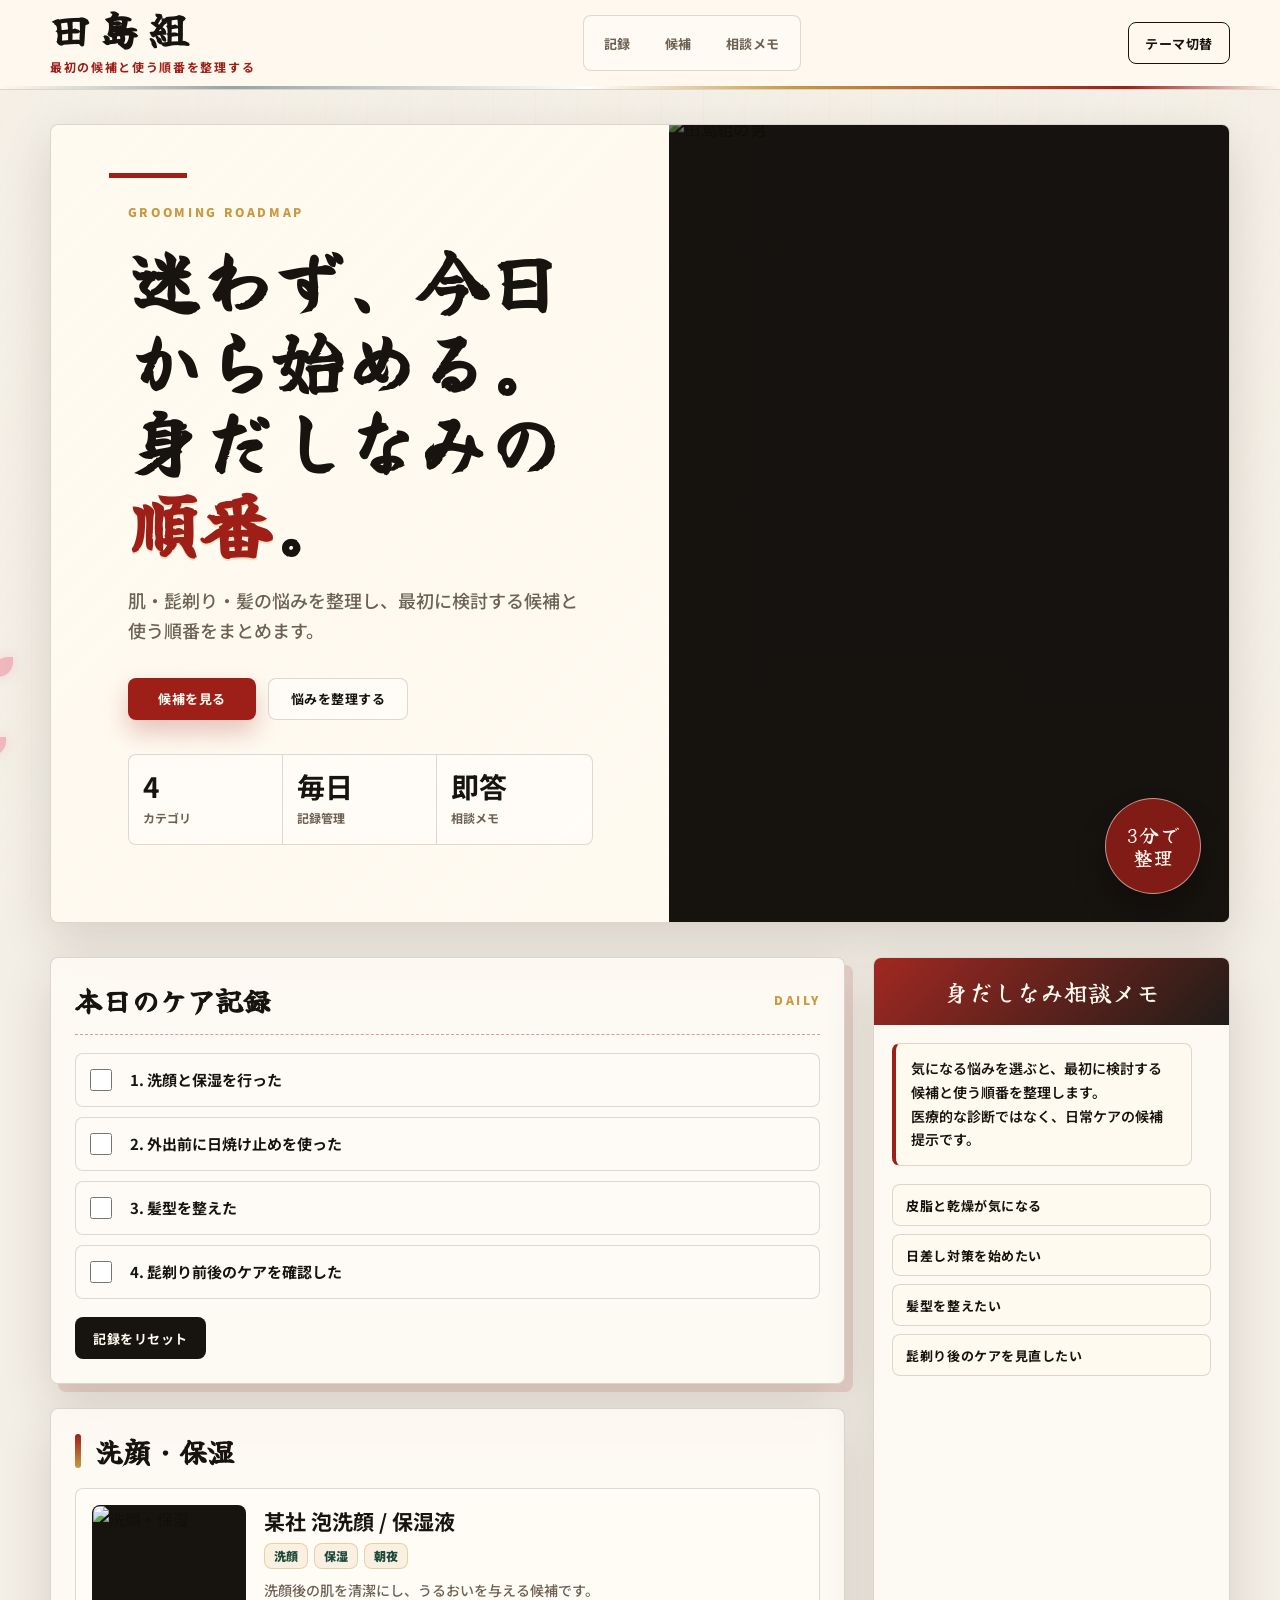
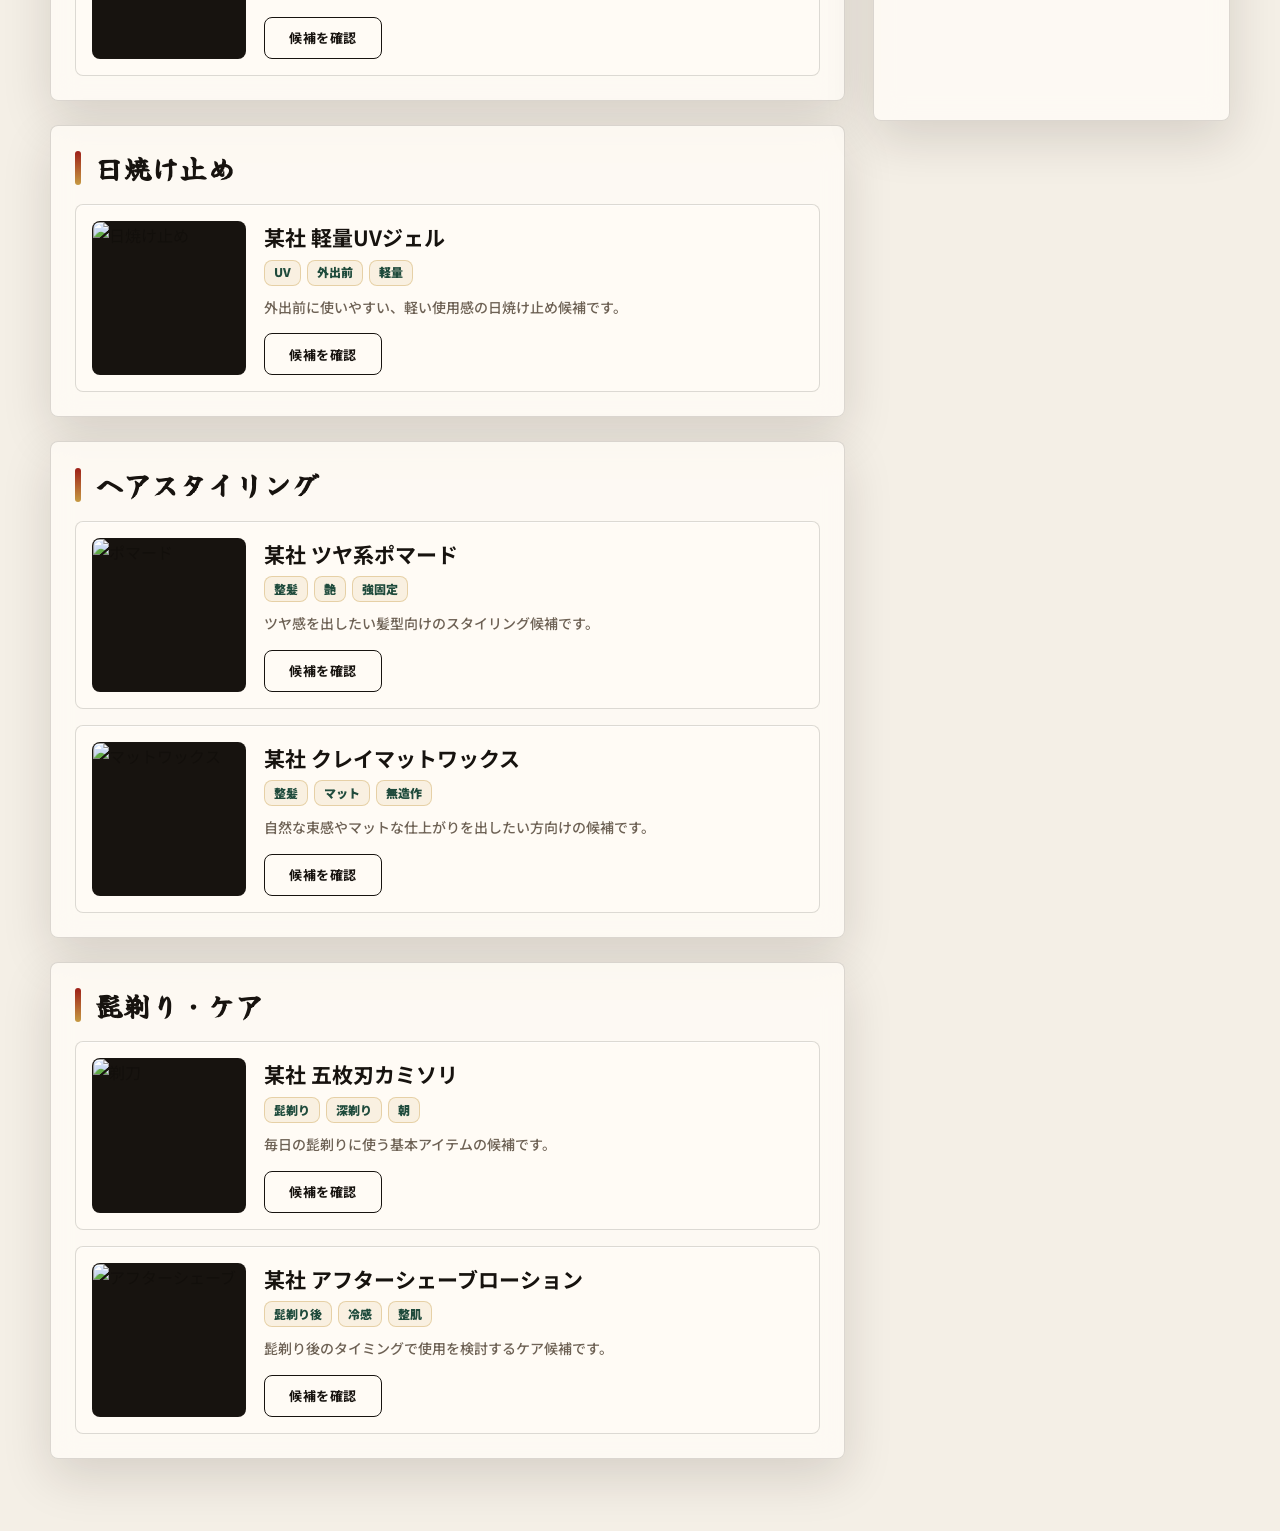
==== commit 1bf0ba5c: "docs: 発表向けブランドトーンに整える" ====
--- a/moucup/index.html
+++ b/moucup/index.html
@@ -3,7 +3,7 @@
 <head>
     <meta charset="UTF-8">
     <meta name="viewport" content="width=device-width, initial-scale=1.0">
-    <title>田島組 | 漢の極上品 斡旋所</title>
+    <title>田島組 | メンズ身だしなみロードマップ</title>
     <link href="https://fonts.googleapis.com/css2?family=Noto+Sans+JP:wght@400;500;700;900&family=Yuji+Syuku&display=swap" rel="stylesheet">
     <link rel="stylesheet" href="style.css">
     <script src="app.js" defer></script>
@@ -20,36 +20,36 @@
         <div class="header-inner">
             <div>
                 <div class="brand-logo">田島組</div>
-                <div class="brand-sub">漢のツラと覚悟を磨く、極上品斡旋所</div>
+                <div class="brand-sub">最初の候補と使う順番を整理する</div>
             </div>
             <nav class="site-nav" aria-label="主要カテゴリ">
-                <a href="#daily-record">修練録</a>
-                <a href="#catalog">品揃え</a>
-                <a href="#advisor">相談役</a>
+                <a href="#daily-record">記録</a>
+                <a href="#catalog">候補</a>
+                <a href="#advisor">相談メモ</a>
             </nav>
-            <button class="theme-toggle" onclick="toggleTheme()">昼夜反転</button>
+            <button class="theme-toggle" onclick="toggleTheme()">テーマ切替</button>
         </div>
         <div class="dosu-divider"></div>
     </header>
 
     <section class="hero">
         <div class="hero-content">
-            <p class="hero-kicker">Premium grooming selector</p>
-            <h1 class="hero-title">潔く、誇り高く。<br>漢を完成させる<span>覚悟</span>。</h1>
-            <p class="hero-desc">田島組の看板を背負う男の姿。お前も、その覚悟を纏え。</p>
+            <p class="hero-kicker">Grooming roadmap</p>
+            <h1 class="hero-title">迷わず、今日から始める。<br>身だしなみの<span>順番</span>。</h1>
+            <p class="hero-desc">肌・髭剃り・髪の悩みを整理し、最初に検討する候補と使う順番をまとめます。</p>
             <div class="hero-actions">
-                <a class="primary-link" href="#catalog">品を選ぶ</a>
-                <a class="secondary-link" href="#advisor">相談する</a>
+                <a class="primary-link" href="#catalog">候補を見る</a>
+                <a class="secondary-link" href="#advisor">悩みを整理する</a>
             </div>
             <div class="hero-stats" aria-label="サービスの特徴">
-                <div><strong>5</strong><span>カテゴリ</span></div>
+                <div><strong>4</strong><span>カテゴリ</span></div>
                 <div><strong>毎日</strong><span>記録管理</span></div>
-                <div><strong>即答</strong><span>相談役</span></div>
+                <div><strong>即答</strong><span>相談メモ</span></div>
             </div>
         </div>
         <div class="hero-image">
             <img src="https://images.unsplash.com/photo-1512484776495-a09d22599065?auto=format&fit=crop&w=800&q=80" alt="田島組の男">
-            <div class="hero-seal">極上品<br>斡旋</div>
+            <div class="hero-seal">3分で<br>整理</div>
         </div>
     </section>
 
@@ -57,114 +57,89 @@
         <div class="left-content">
             
             <div class="management-board" id="daily-record">
-                <h2 class="board-title">【録】 本日の修練（進捗記録）</h2>
+                <h2 class="board-title">本日のケア記録</h2>
                 <ul class="task-list">
-                    <li class="task-item"><input type="checkbox" id="task1" onchange="saveTasks()"><label for="task1">壱. 泥炭でツラの汚れを落とし、潤いを叩き込んだ</label></li>
-                    <li class="task-item"><input type="checkbox" id="task2" onchange="saveTasks()"><label for="task2">弐. 外回りの前、UVシールドで盾を張った</label></li>
-                    <li class="task-item"><input type="checkbox" id="task3" onchange="saveTasks()"><label for="task3">参. 頭髪の乱れをポマードでビシッと制圧した</label></li>
-                    <li class="task-item"><input type="checkbox" id="task4" onchange="saveTasks()"><label for="task4">四. 五枚刃で無駄な髭を根絶やしにした</label></li>
-                    <li class="task-item"><input type="checkbox" id="task5" onchange="saveTasks()"><label for="task5">伍. 部屋で静かに、夜のガス抜きを済ませた（任意）</label></li>
+                    <li class="task-item"><input type="checkbox" id="task1" onchange="saveTasks()"><label for="task1">1. 洗顔と保湿を行った</label></li>
+                    <li class="task-item"><input type="checkbox" id="task2" onchange="saveTasks()"><label for="task2">2. 外出前に日焼け止めを使った</label></li>
+                    <li class="task-item"><input type="checkbox" id="task3" onchange="saveTasks()"><label for="task3">3. 髪型を整えた</label></li>
+                    <li class="task-item"><input type="checkbox" id="task4" onchange="saveTasks()"><label for="task4">4. 髭剃り前後のケアを確認した</label></li>
                 </ul>
-                <button class="reset-record-btn" onclick="resetTasks()">翌日のため記録を消す</button>
+                <button class="reset-record-btn" onclick="resetTasks()">記録をリセット</button>
             </div>
 
             <div class="category-section">
-                <h2 class="category-title">【壱】 ツラの修繕（洗顔＆保湿）</h2>
+                <h2 class="category-title">洗顔・保湿</h2>
                 <div class="product-list">
                     <div class="product-card">
                         <div class="product-img-box"><img src="https://images.unsplash.com/photo-1556228578-0d85b1a4d571?auto=format&fit=crop&w=200&q=80" alt="洗顔・保湿"></div>
                         <div class="product-info">
-                            <div><h3 class="product-name">某社 泥炭濃密泡洗顔 / 保湿液</h3>
+                            <div><h3 class="product-name">某社 泡洗顔 / 保湿液</h3>
                             <div class="product-tags"><span>洗顔</span><span>保湿</span><span>朝夜</span></div>
-                            <p class="product-desc">毛穴の汚れを削ぎ落とし、一本で潤いを叩き込む。</p></div>
-                            <a href="#" class="external-link-btn">購入サイトへ</a>
+                            <p class="product-desc">洗顔後の肌を清潔にし、うるおいを与える候補です。</p></div>
+                            <a href="#" class="external-link-btn">候補を確認</a>
                         </div>
                     </div>
                 </div>
             </div>
 
             <div class="category-section">
-                <h2 class="category-title">【弐】 日焼け止め</h2>
+                <h2 class="category-title">日焼け止め</h2>
                 <div class="product-list">
                     <div class="product-card">
                         <div class="product-img-box"><img src="https://images.unsplash.com/photo-1526947425960-945c6e72858f?auto=format&fit=crop&w=200&q=80" alt="日焼け止め"></div>
                         <div class="product-info">
-                            <div><h3 class="product-name">某社 鋼鉄UVシールド</h3>
+                            <div><h3 class="product-name">某社 軽量UVジェル</h3>
                             <div class="product-tags"><span>UV</span><span>外出前</span><span>軽量</span></div>
-                            <p class="product-desc">日差しでツラが老け込むのを防ぐ、白浮きしない男の盾。</p></div>
-                            <a href="#" class="external-link-btn">購入サイトへ</a>
+                            <p class="product-desc">外出前に使いやすい、軽い使用感の日焼け止め候補です。</p></div>
+                            <a href="#" class="external-link-btn">候補を確認</a>
                         </div>
                     </div>
                 </div>
             </div>
 
             <div class="category-section">
-                <h2 class="category-title">【参】 頭髪の掟（ワックス等）</h2>
+                <h2 class="category-title">ヘアスタイリング</h2>
                 <div class="product-list">
                     <div class="product-card">
                         <div class="product-img-box"><img src="https://images.unsplash.com/photo-1585232004423-244e0e6904e3?auto=format&fit=crop&w=200&q=80" alt="ポマード"></div>
                         <div class="product-info">
-                            <div><h3 class="product-name">某社 極艶ハードポマード</h3>
+                            <div><h3 class="product-name">某社 ツヤ系ポマード</h3>
                             <div class="product-tags"><span>整髪</span><span>艶</span><span>強固定</span></div>
-                            <p class="product-desc">オールバックから七三まで、強烈な艶とホールド力でキメる。</p></div>
-                            <a href="#" class="external-link-btn">購入サイトへ</a>
+                            <p class="product-desc">ツヤ感を出したい髪型向けのスタイリング候補です。</p></div>
+                            <a href="#" class="external-link-btn">候補を確認</a>
                         </div>
                     </div>
                     <div class="product-card">
                         <div class="product-img-box"><img src="https://images.unsplash.com/photo-1620916297397-a4a5402a3c6c?auto=format&fit=crop&w=200&q=80" alt="マットワックス"></div>
                         <div class="product-info">
-                            <div><h3 class="product-name">某社 無骨クレイマットワックス</h3>
+                            <div><h3 class="product-name">某社 クレイマットワックス</h3>
                             <div class="product-tags"><span>整髪</span><span>マット</span><span>無造作</span></div>
-                            <p class="product-desc">艶を消し、無造作に立ち上げる。激しいシノギでも崩れねぇタフな相棒だ。</p></div>
-                            <a href="#" class="external-link-btn">購入サイトへ</a>
+                            <p class="product-desc">自然な束感やマットな仕上がりを出したい方向けの候補です。</p></div>
+                            <a href="#" class="external-link-btn">候補を確認</a>
                         </div>
                     </div>
                 </div>
             </div>
 
             <div class="category-section">
-                <h2 class="category-title">【四】 刃物の扱い（髭剃り・ケア）</h2>
+                <h2 class="category-title">髭剃り・ケア</h2>
                 <div class="product-list">
                     <div class="product-card">
                         <div class="product-img-box"><img src="https://images.unsplash.com/photo-1512803875880-b2861e604017?auto=format&fit=crop&w=200&q=80" alt="剃刀"></div>
                         <div class="product-info">
-                            <div><h3 class="product-name">某社 業物五枚刃カミソリ</h3>
+                            <div><h3 class="product-name">某社 五枚刃カミソリ</h3>
                             <div class="product-tags"><span>髭剃り</span><span>深剃り</span><span>朝</span></div>
-                            <p class="product-desc">ドスより鋭い五枚刃が、どんな剛毛も根本から刈り取る。</p></div>
-                            <a href="#" class="external-link-btn">購入サイトへ</a>
+                            <p class="product-desc">毎日の髭剃りに使う基本アイテムの候補です。</p></div>
+                            <a href="#" class="external-link-btn">候補を確認</a>
                         </div>
                     </div>
                     <div class="product-card">
                         <div class="product-img-box"><img src="https://images.unsplash.com/photo-1621607512214-68297480165e?auto=format&fit=crop&w=200&q=80" alt="アフターシェーブ"></div>
                         <div class="product-info">
-                            <div><h3 class="product-name">某社 鎮痛アフターシェーブ</h3>
+                            <div><h3 class="product-name">某社 アフターシェーブローション</h3>
                             <div class="product-tags"><span>髭剃り後</span><span>冷感</span><span>整肌</span></div>
-                            <p class="product-desc">刃物を当てた後のヒリつくツラに、氷のような冷却と静寂をもたらす。</p></div>
-                            <a href="#" class="external-link-btn">購入サイトへ</a>
-                        </div>
-                    </div>
-                </div>
-            </div>
-
-            <div class="category-section">
-                <h2 class="category-title">【伍】 夜のガス抜き（性処理道具）</h2>
-                <div class="product-list">
-                    <div class="product-card">
-                        <div class="product-img-box"><img src="https://images.unsplash.com/photo-1583947581924-860bda6a5a0d?auto=format&fit=crop&w=200&q=80" alt="性処理筒"></div>
-                        <div class="product-info">
-                            <div><h3 class="product-name">某社 殿方慰み極上筒</h3>
-                            <div class="product-tags"><span>夜用</span><span>個室</span><span>任意</span></div>
-                            <p class="product-desc">外の店でトラブルを起こすくらいなら、部屋で賢く抜いとけ。</p></div>
-                            <a href="#" class="external-link-btn">密かに手に入れる</a>
-                        </div>
-                    </div>
-                    <div class="product-card">
-                        <div class="product-img-box"><img src="https://images.unsplash.com/photo-1608248543803-ba4f8c70ae0b?auto=format&fit=crop&w=200&q=80" alt="マッサージローション"></div>
-                        <div class="product-info">
-                            <div><h3 class="product-name">某社 極潤・夜の秘伝油</h3>
-                            <div class="product-tags"><span>夜用</span><span>潤滑</span><span>低摩擦</span></div>
-                            <p class="product-desc">強引な摩擦は肌を傷つけるだけだ。極上の滑りで、独りの夜を底無し沼に変える。</p></div>
-                            <a href="#" class="external-link-btn">密かに手に入れる</a>
+                            <p class="product-desc">髭剃り後のタイミングで使用を検討するケア候補です。</p></div>
+                            <a href="#" class="external-link-btn">候補を確認</a>
                         </div>
                     </div>
                 </div>
@@ -173,17 +148,16 @@
         </div>
 
         <div class="right-content" id="advisor">
-            <div class="chat-header">田島組 美容相談役 控室</div>
+            <div class="chat-header">身だしなみ相談メモ</div>
             <div class="chat-body" id="chat-body">
                 <div class="chat-msg msg-bot">
-                    おう、品揃えも増やしておいたぜ。<br>ツラや身なりの悩み、あるいは「男の処理」の悩みか？<br>全部吐いてみろ。最適な品を手配してやる。
+                    気になる悩みを選ぶと、最初に検討する候補と使う順番を整理します。<br>医療的な診断ではなく、日常ケアの候補提示です。
                 </div>
                 <div class="chat-options" id="chat-options">
-                    <button class="btn-option" onclick="selectOption('skin')">一. アブラと乾燥でツラが汚ねぇ。</button>
-                    <button class="btn-option" onclick="selectOption('sun')">二. 日差しで老け込みそうだ。</button>
-                    <button class="btn-option" onclick="selectOption('hair')">三. 威圧感のある髪型にキメてぇ。</button>
-                    <button class="btn-option" onclick="selectOption('shave')">四. 髭剃り負けで血を見るんです。</button>
-                    <button class="btn-option" onclick="selectOption('adult')">五. 下半身が暴走しそうです。</button>
+                    <button class="btn-option" onclick="selectOption('skin')">皮脂と乾燥が気になる</button>
+                    <button class="btn-option" onclick="selectOption('sun')">日差し対策を始めたい</button>
+                    <button class="btn-option" onclick="selectOption('hair')">髪型を整えたい</button>
+                    <button class="btn-option" onclick="selectOption('shave')">髭剃り後のケアを見直したい</button>
                 </div>
             </div>
         </div>
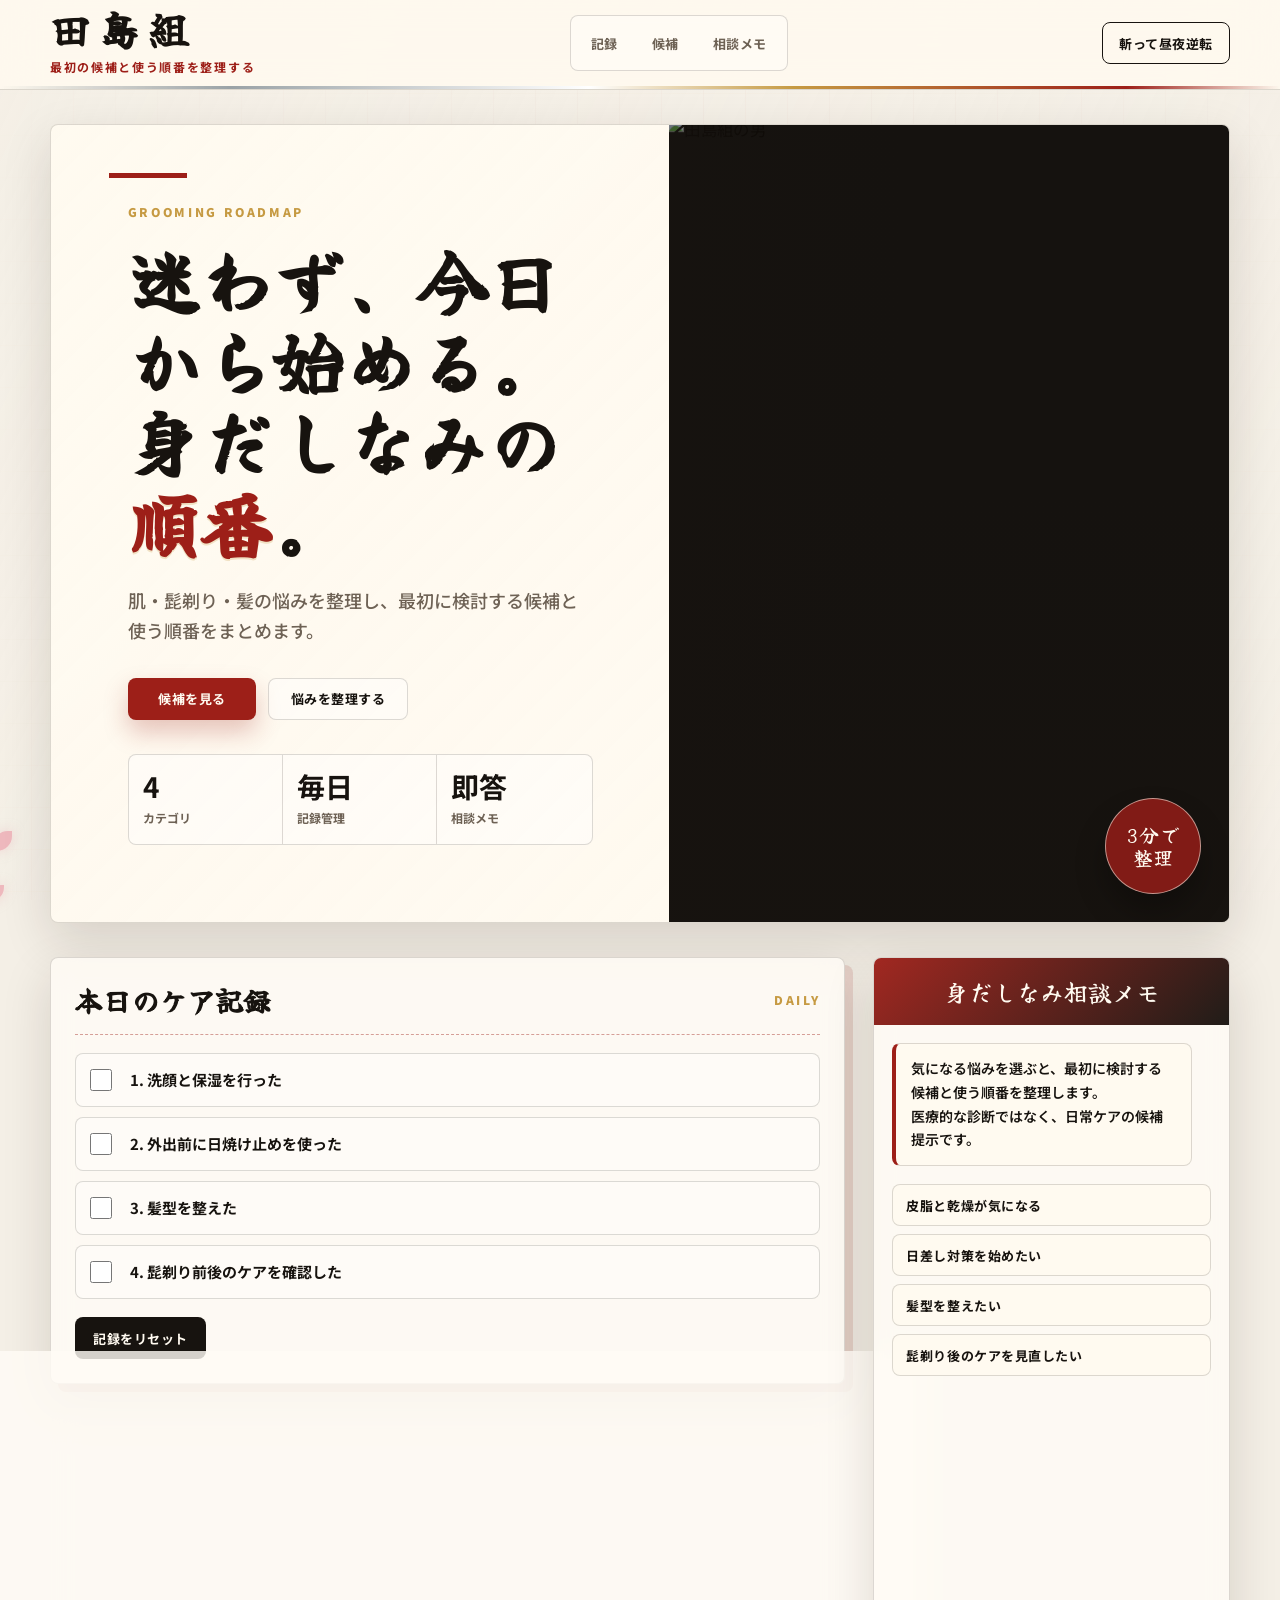
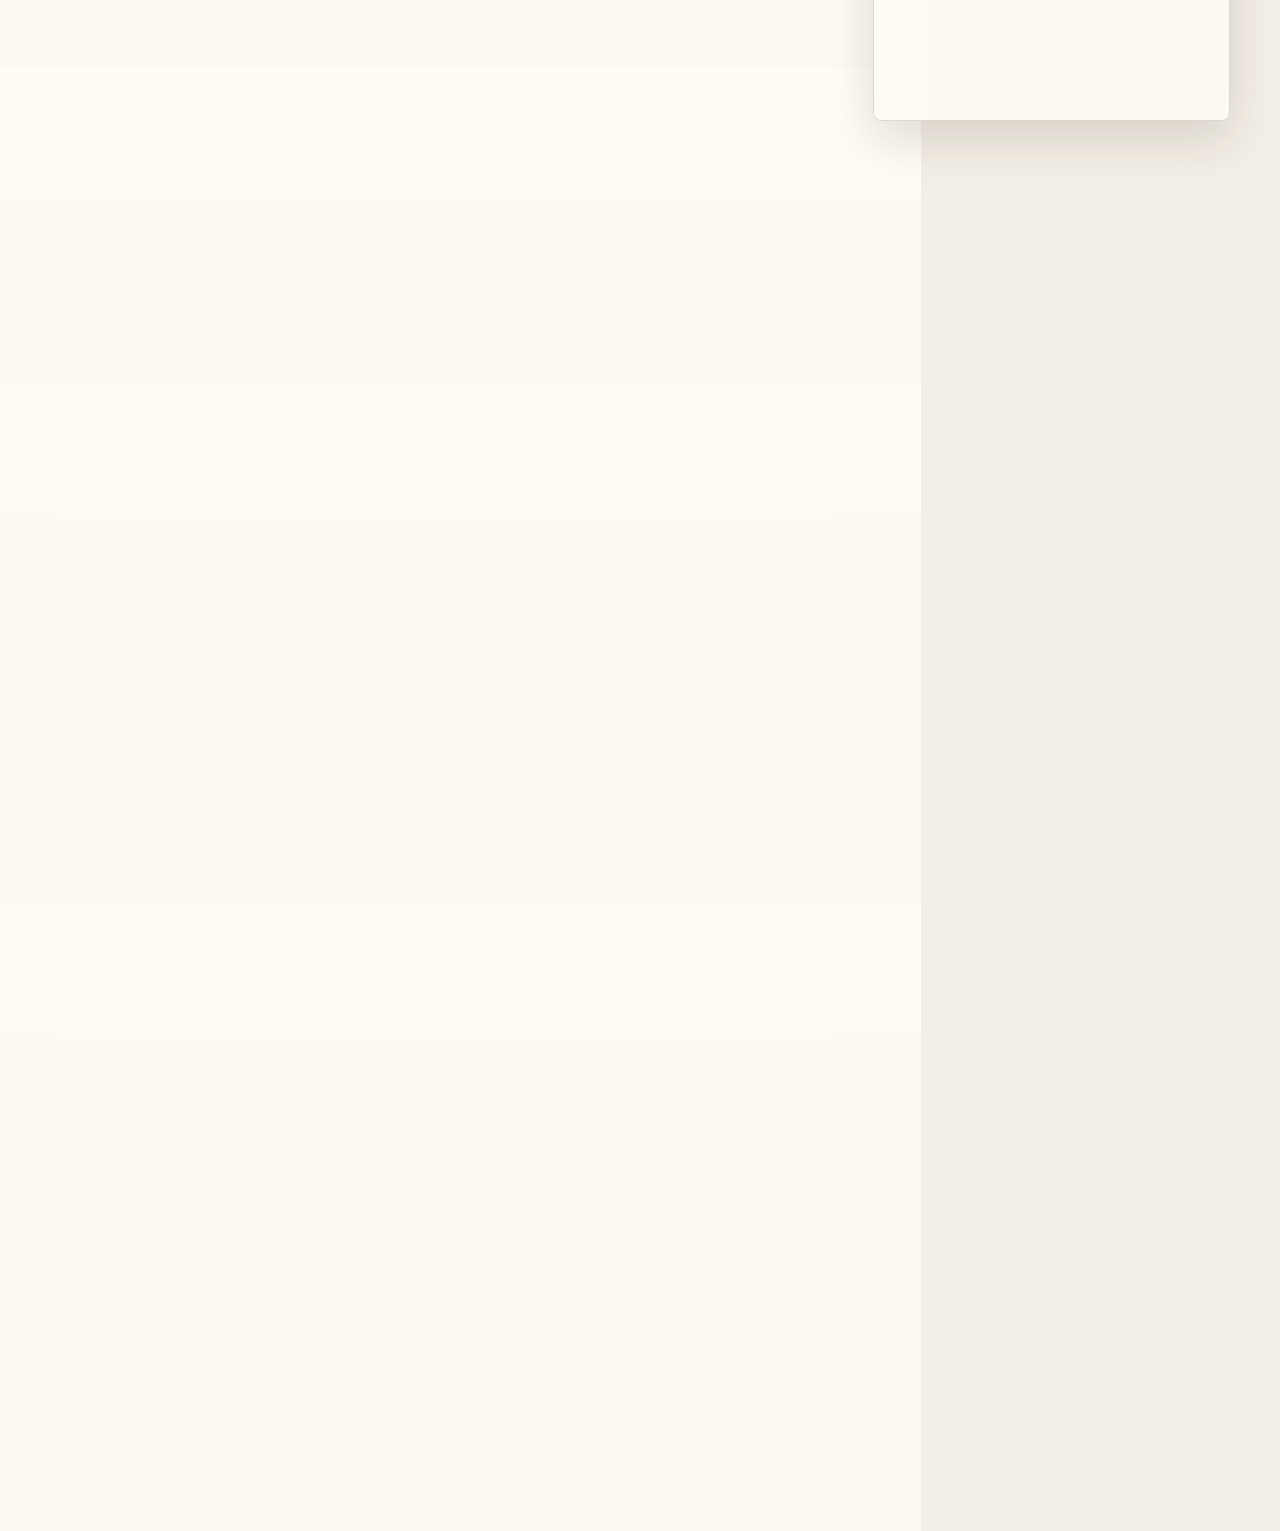
==== commit 24415ac9: "docs:テーマ切り替えを斬って昼夜逆転に変更" ====
--- a/moucup/index.html
+++ b/moucup/index.html
@@ -27,7 +27,7 @@
                 <a href="#catalog">候補</a>
                 <a href="#advisor">相談メモ</a>
             </nav>
-            <button class="theme-toggle" onclick="toggleTheme()">テーマ切替</button>
+            <button class="theme-toggle" onclick="toggleTheme()">斬って昼夜逆転</button>
         </div>
         <div class="dosu-divider"></div>
     </header>
